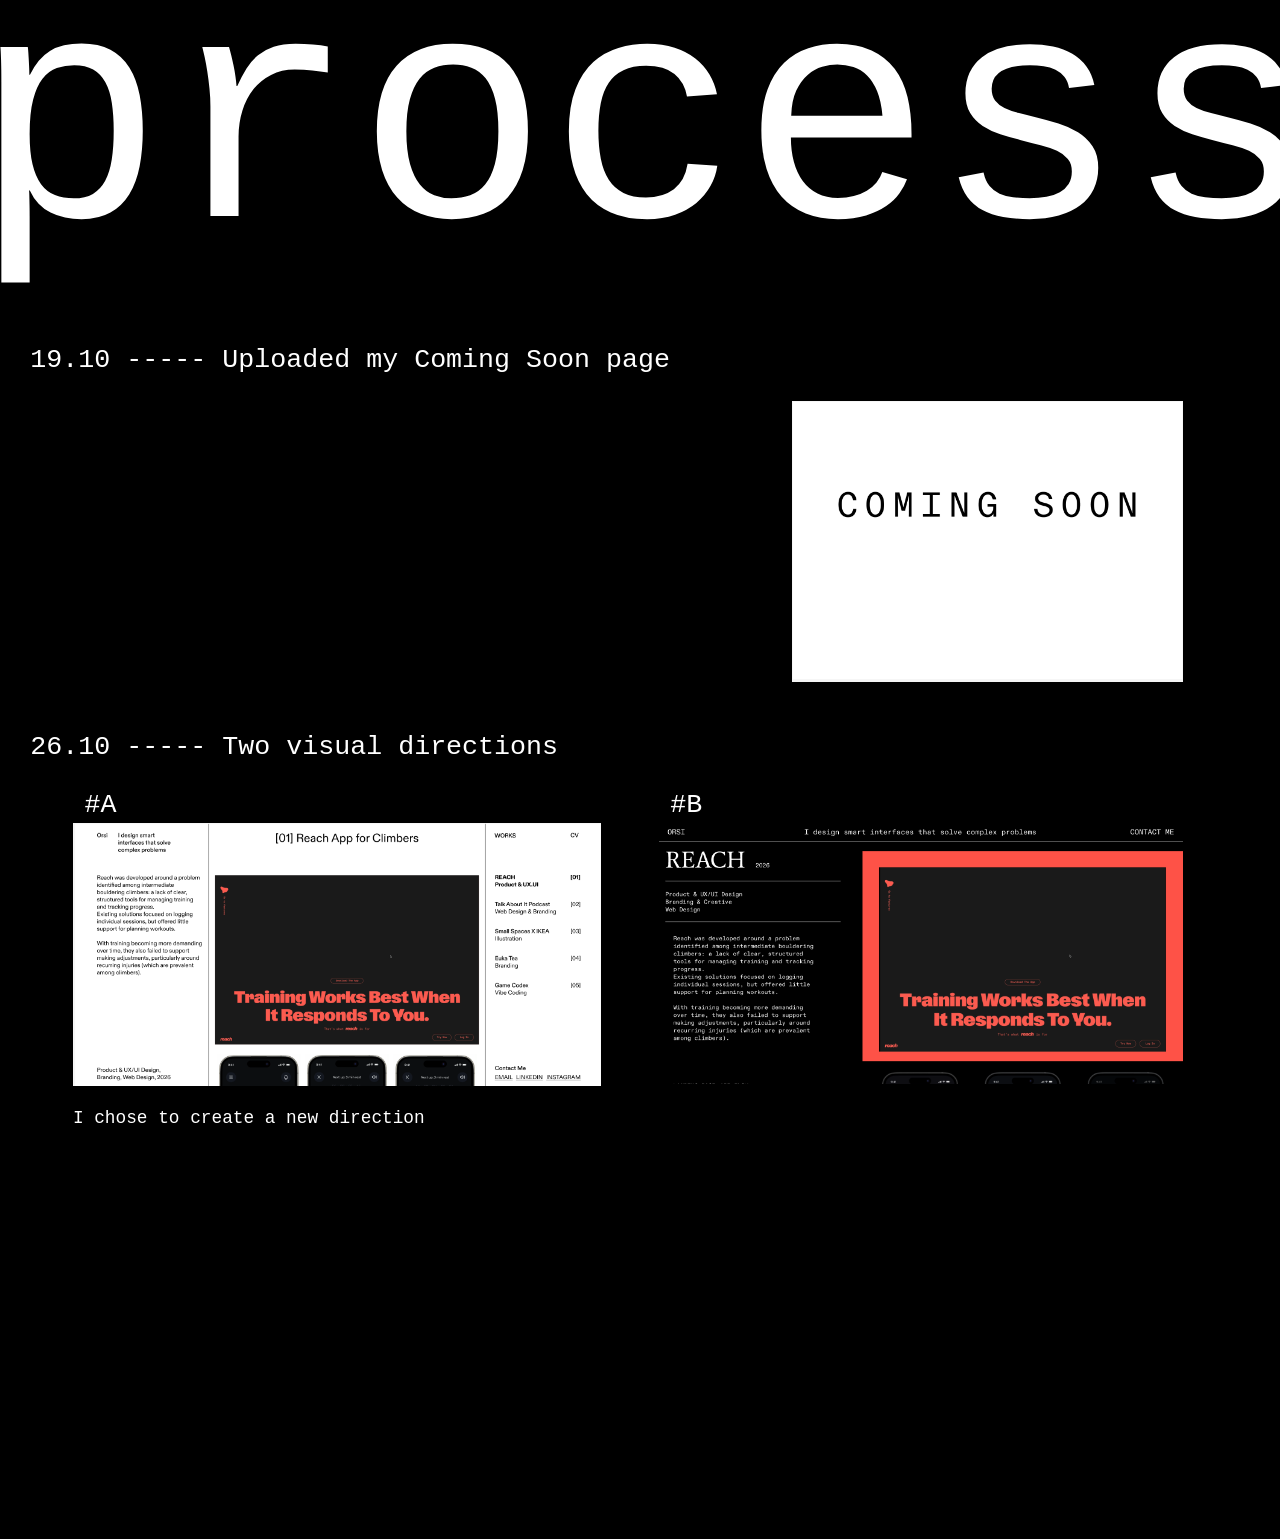
==== process/index.html @ afe2eba9 "Move pages to /coming-soon and /process, add empty home page Co-Authored-By: Claude Opus 5.5 <norepl" ====
<!DOCTYPE html>
<html lang="en">
<head>
  <meta charset="UTF-8">
  <!-- מתאים את העמוד לרוחב המסך בטלפון ובטאבלט -->
  <meta name="viewport" content="width=device-width, initial-scale=1.0">
  <title>Process</title>
  <!-- הדף נמצא בתיקייה, אז ../ עולה לתיקייה הראשית -->
  <link rel="stylesheet" href="../styles.css">
</head>
<body class="page-dark">

  <!-- עמוד "process": יומן של שלבי העבודה על האתר -->
  <main class="process-page">

    <!-- כותרת ענקית בראש העמוד -->
    <h1 class="process-title">process</h1>

    <!-- עדכון 1: עמוד ה-Coming Soon -->
    <section class="update">
      <h2 class="update-title">19.10 ----- Uploaded my Coming Soon page</h2>
      <img class="coming-soon-image" src="../images/coming-soon-page.png" alt="The Coming Soon page: the words COMING SOON on a white background">
    </section>

    <!-- עדכון 2: שני כיווני עיצוב, #A ו-#B -->
    <section class="update">
      <h2 class="update-title update-title-second">26.10 ----- Two visual directions</h2>

      <div class="directions">
        <!-- כיוון A: רקע לבן -->
        <figure class="direction">
          <figcaption class="direction-label">#A</figcaption>
          <div class="direction-image-frame direction-image-frame-a">
            <img class="direction-image direction-image-a" src="../images/visual-directions.png" alt="Direction A: a white layout with a project list on the right">
          </div>
        </figure>

        <!-- כיוון B: רקע שחור עם מסגרת אדומה -->
        <figure class="direction">
          <figcaption class="direction-label">#B</figcaption>
          <div class="direction-image-frame direction-image-frame-b">
            <img class="direction-image direction-image-b" src="../images/visual-directions.png" alt="Direction B: a dark layout with a red frame around the project">
          </div>
        </figure>
      </div>

      <p class="update-note">I chose to create a new direction</p>
    </section>

  </main>

</body>
</html>
---- styles.css ----
/* ==========================================
   משתנים: הצבעים, הפונטים והריווחים מהפיגמה
   ========================================== */
:root {
  /* צבעים */
  --color-black: #000000;
  --color-white: #FFFFFF;

  /* פונטים */
  /* אם קבצי הפונט לא נמצאים בפרויקט, הדפדפן יציג פונט מונו אחר */
  --font-main: "ABC Diatype Mono", monospace;
  --font-weight-regular: 400;

  /* יחידת מידה: פיקסל אחד בפיגמה.
     הפריים ברוחב 1440px, אז במסך צר יותר הכול קטן באותו יחס */
  --page-width: 1440px;
  --unit: min(1px, calc(100vw / 1440));

  /* גדלי טקסט */
  --text-huge: calc(360 * var(--unit));   /* "process" */
  --text-title: calc(128 * var(--unit));  /* "COMING SOON" */
  --text-large: calc(30 * var(--unit));   /* כותרות העדכונים ו-#A/#B */
  --text-small: calc(20 * var(--unit));   /* "My Process" והמשפט בסוף עמוד ה-process */
  --letter-spacing-wide: 0.21em;          /* 21% בפיגמה, בעמוד ה-Coming Soon */

  /* ריווחים (המרחקים מהפריים בפיגמה) */
  --space-page-side: calc(34 * var(--unit));        /* מרווח הכותרות מצד שמאל */
  --space-content-side: calc(82 * var(--unit));     /* מרווח התמונות של #A/#B מצד שמאל */
  --space-label-side: calc(13 * var(--unit));       /* הזחה של #A/#B מעל התמונה */
  --space-xs: calc(22 * var(--unit));
  --space-s: calc(25 * var(--unit));
  --space-m: calc(54 * var(--unit));
  --space-directions-gap: calc(65 * var(--unit));   /* רווח בין #A ל-#B */
  --space-page-bottom: calc(370 * var(--unit));
  --space-title-top: calc(300 * var(--unit));       /* "COMING SOON" מתחילה 300px מלמעלה */
  --space-title-side: calc(163 * var(--unit));      /* ו-163px משמאל */
  --space-link-indent: calc(20 * var(--unit));      /* "My Process" מוזז 20px ימינה מהכותרת */

  /* מיקום וגודל התמונות */
  --coming-soon-image-left: calc(891 * var(--unit));
  --coming-soon-image-width: calc(440 * var(--unit));
  --direction-a-width: calc(594 * var(--unit));
  --direction-b-width: calc(590 * var(--unit));
}

/* ==========================================
   בסיס
   ========================================== */
* {
  margin: 0;
  padding: 0;
  box-sizing: border-box;
}

body {
  font-family: var(--font-main);
  font-weight: var(--font-weight-regular);
}

/* עמוד בהיר: רקע לבן וטקסט שחור (Coming Soon) */
.page-light {
  background-color: var(--color-white);
  color: var(--color-black);
}

/* עמוד כהה: רקע שחור וטקסט לבן (process) */
.page-dark {
  background-color: var(--color-black);
  color: var(--color-white);
}

img {
  display: block;
}

/* ==========================================
   עמוד "Coming Soon" (index.html)
   ========================================== */

/* המסך כולו, ברוחב הפריים ובמרכז */
.coming-soon {
  max-width: var(--page-width);
  min-height: 100vh;
  margin: 0 auto;
  padding-top: var(--space-title-top);
  padding-left: var(--space-title-side);
}

/* הכותרת הגדולה */
.coming-soon-title {
  font-size: var(--text-title);
  font-weight: var(--font-weight-regular);
  letter-spacing: var(--letter-spacing-wide);
  line-height: 1.328;  /* כמו בפיגמה: 170px גובה ל-128px טקסט */
  white-space: nowrap;  /* תמיד בשורה אחת */
}

/* הקישור לעמוד ה-process, עם קו תחתון */
.coming-soon-link {
  display: inline-block;
  margin-left: var(--space-link-indent);
  font-size: var(--text-small);
  letter-spacing: var(--letter-spacing-wide);
  color: inherit;  /* אותו צבע כמו הטקסט, ולא כחול */
  text-decoration: underline;
}

/* ==========================================
   עמוד "process" (process.html)
   ========================================== */

/* העמוד כולו: ברוחב הפריים, במרכז המסך */
.process-page {
  max-width: var(--page-width);
  margin: 0 auto;
  padding-bottom: var(--space-page-bottom);
  overflow-x: clip;  /* "process" רחבה מהמסך, אז חותכים את מה שבולט */
}

/* הכותרת הענקית: בפיגמה היא יוצאת קצת מלמעלה ומשמאל */
.process-title {
  font-size: var(--text-huge);
  font-weight: var(--font-weight-regular);
  line-height: 1.325;  /* כמו בפיגמה: 477px גובה ל-360px טקסט */
  white-space: nowrap;
  margin-top: calc(-91 * var(--unit));
  margin-left: calc(-31 * var(--unit));
}

/* כותרת של עדכון, למשל "19.10 ----- ..." */
.update-title {
  font-size: var(--text-large);
  font-weight: var(--font-weight-regular);
  line-height: 1.333;
  margin-left: var(--space-page-side);
}

/* הכותרת של העדכון השני רחוקה יותר מהתמונה שמעליה */
.update-title-second {
  margin-top: var(--space-m);
}

/* צילום המסך של עמוד ה-Coming Soon, בצד ימין */
.coming-soon-image {
  width: var(--coming-soon-image-width);
  aspect-ratio: 440 / 316;
  object-fit: cover;
  margin-top: var(--space-s);
  margin-left: var(--coming-soon-image-left);
}

/* שני הכיוונים זה לצד זה */
.directions {
  display: grid;
  grid-template-columns: var(--direction-a-width) var(--direction-b-width);
  column-gap: var(--space-directions-gap);
  align-items: start;
  margin-top: var(--space-s);
  padding-left: var(--space-content-side);
}

/* התווית #A או #B */
.direction-label {
  font-size: var(--text-large);
  line-height: 1.333;
  padding-left: var(--space-label-side);
}

/* "חלון" שמראה רק חלק מהתמונה, כמו החיתוך בפיגמה */
.direction-image-frame {
  position: relative;
  overflow: hidden;
}

.direction-image-frame-a {
  aspect-ratio: 594 / 296;
}

.direction-image-frame-b {
  aspect-ratio: 590 / 294;
}

/* אותה תמונה בשני החלונות, כל פעם חלק אחר שלה */
.direction-image {
  position: absolute;
  max-width: none;
}

.direction-image-a {
  width: 208.65%;
  height: 263.44%;
  left: 0;
  top: -0.12%;
}

.direction-image-b {
  width: 210.1%;
  height: 265.23%;
  left: -110.1%;
  top: -0.8%;
}

/* המשפט הקטן בסוף */
.update-note {
  font-size: var(--text-small);
  line-height: 1.35;
  margin-top: var(--space-xs);
  margin-left: var(--space-content-side);
}

/* ==========================================
   טלפון: עד שיהיה עיצוב לנייד בפיגמה,
   הטקסט לא קטן מדי והתמונות אחת מתחת לשנייה
   ========================================== */
@media (max-width: 767px) {
  :root {
    --text-title: 9vw;  /* "COMING SOON" ממלאת את רוחב המסך */
    --space-title-side: 16px;
    --space-link-indent: 0px;
    --text-large: 18px;
    --text-small: 14px;
    --space-page-side: 16px;
    --space-content-side: 16px;
    --space-s: 16px;
    --space-m: 40px;
  }

  .coming-soon-image {
    width: calc(100% - 2 * var(--space-page-side));
    margin-left: var(--space-page-side);
  }

  .directions {
    grid-template-columns: 1fr;
    row-gap: var(--space-s);
    padding-right: var(--space-content-side);
  }
}
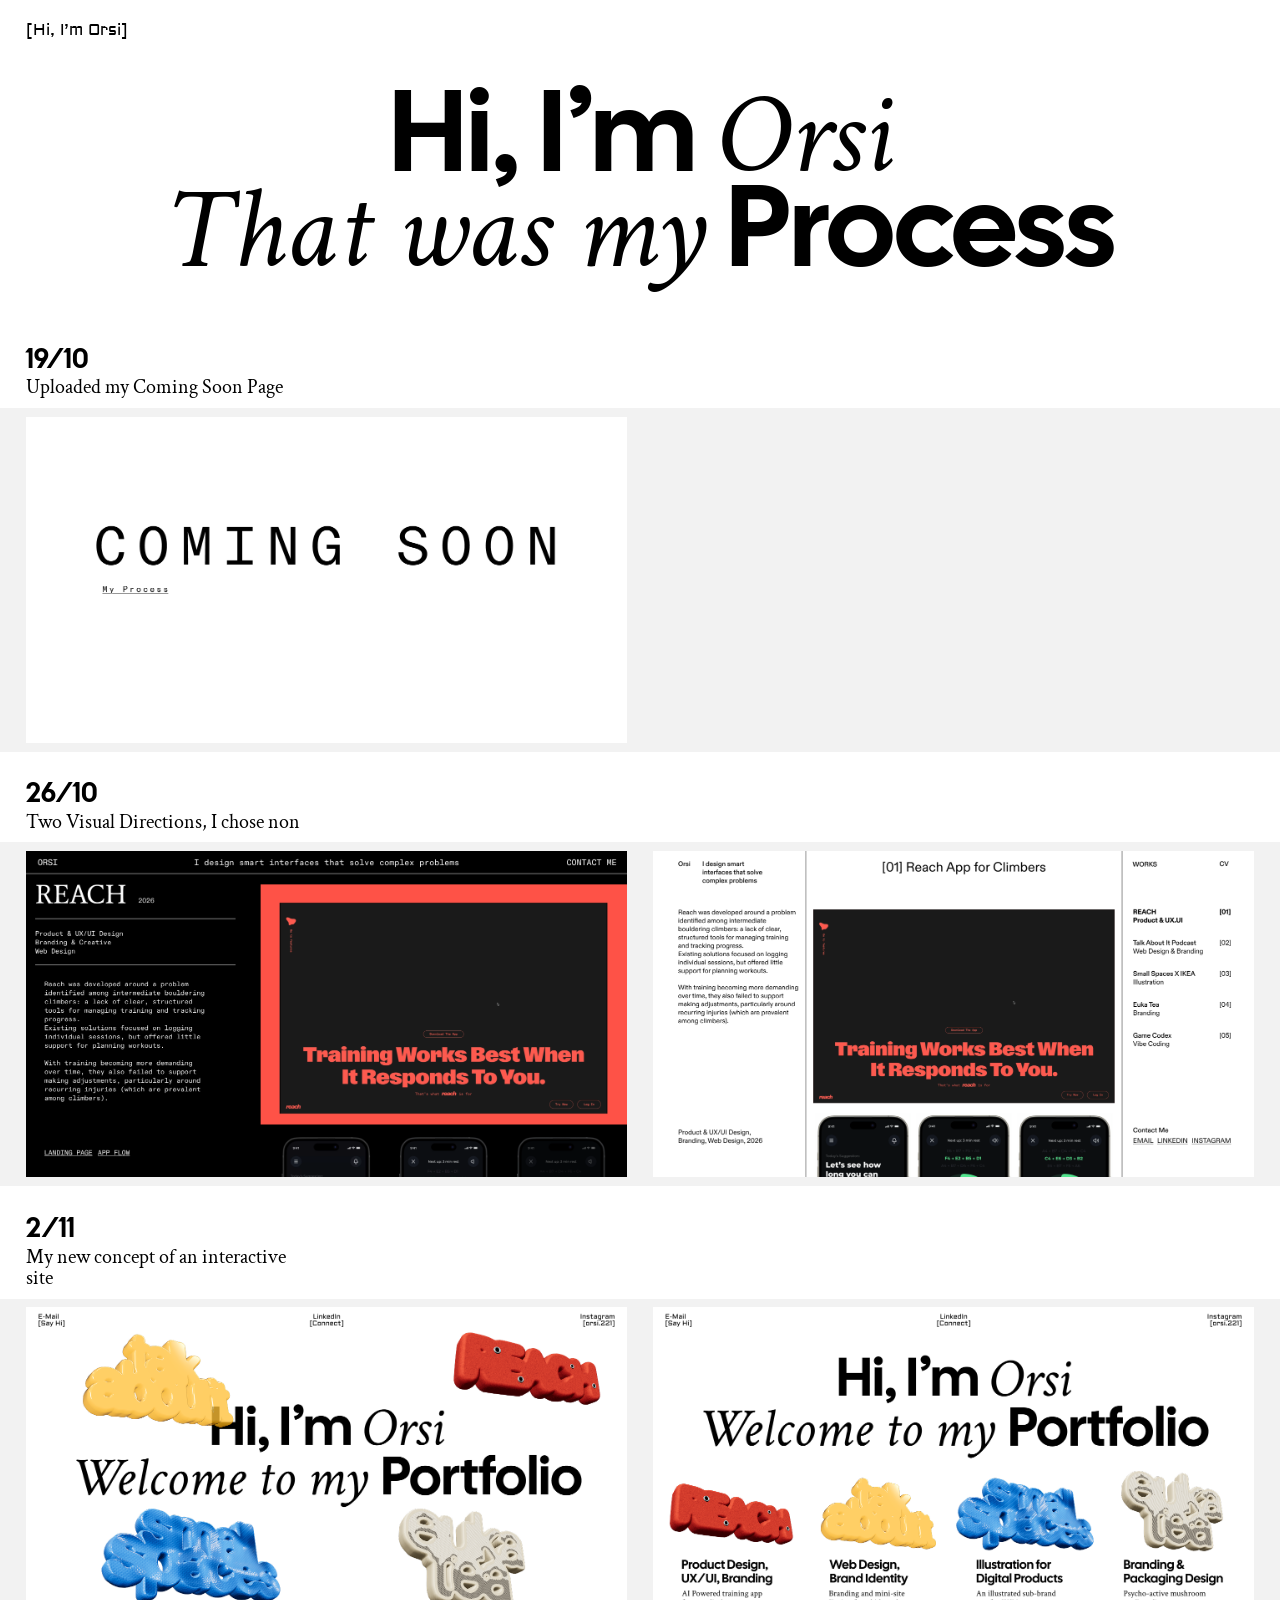
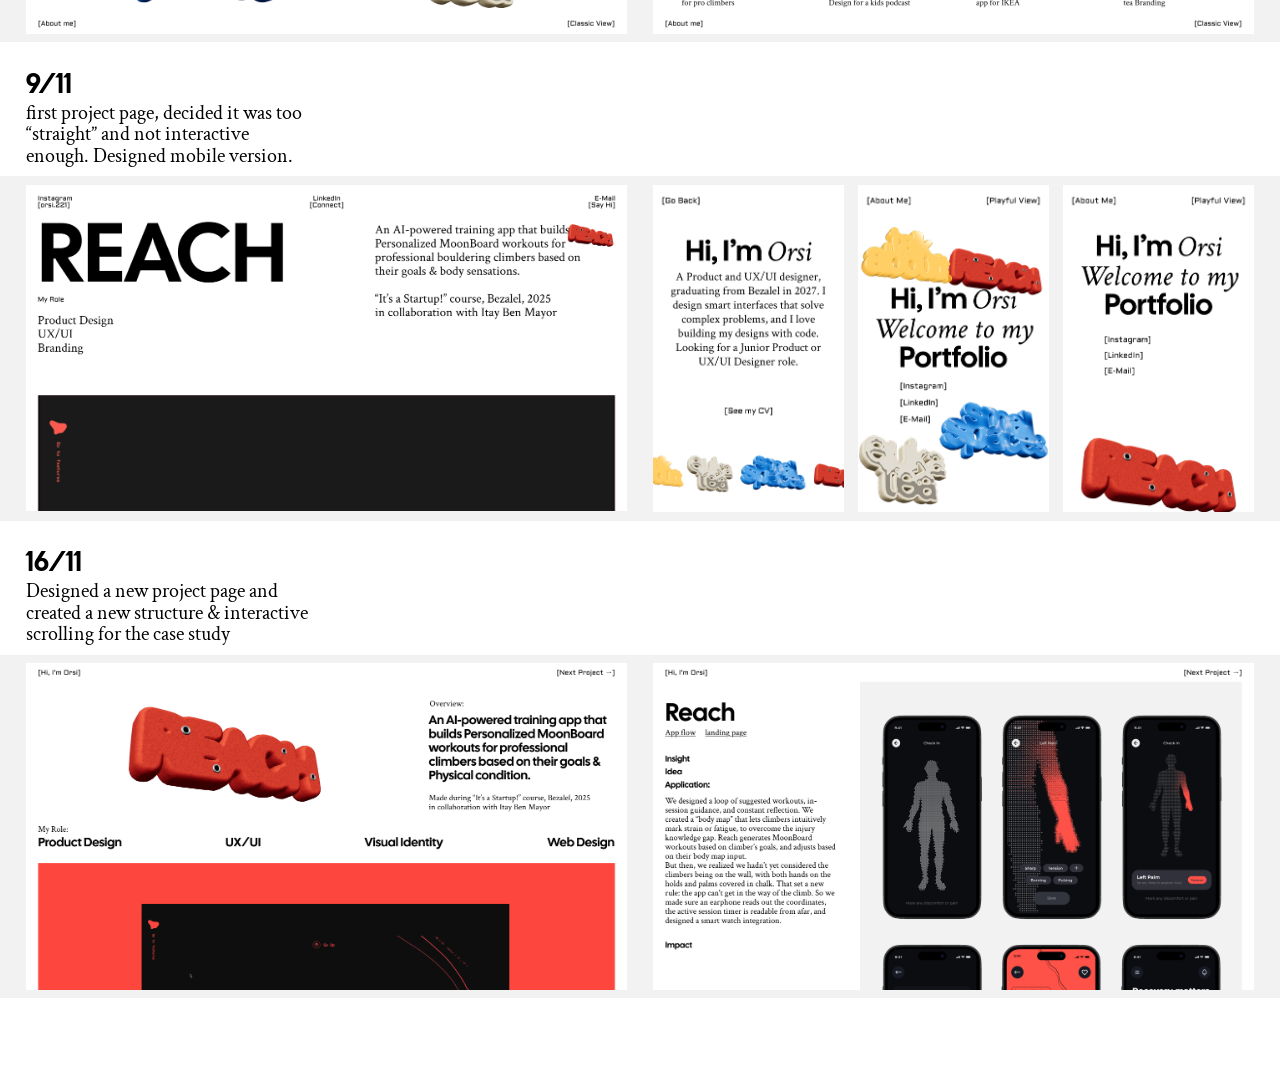
==== commit 5681e03a: "New Process page from Figma: dated steps with screenshots on full-width gray panels, reached by URL " ====
--- a/process/index.html
+++ b/process/index.html
@@ -4,50 +4,90 @@
   <meta charset="UTF-8">
   <!-- מתאים את העמוד לרוחב המסך בטלפון ובטאבלט -->
   <meta name="viewport" content="width=device-width, initial-scale=1.0">
-  <title>Process</title>
+  <title>Process – Or Sinalevich</title>
+  <!-- עמוד שמגיעים אליו רק מהכתובת (/process): אין אליו קישור באתר, ומנועי חיפוש לא מציגים אותו -->
+  <meta name="robots" content="noindex">
+
+  <!-- הפונטים מהפיגמה, מ-Google Fonts -->
+  <link rel="preconnect" href="https://fonts.googleapis.com">
+  <link rel="preconnect" href="https://fonts.gstatic.com" crossorigin>
+  <link rel="stylesheet" href="https://fonts.googleapis.com/css2?family=Aldrich&family=Cal+Sans&family=Crimson+Text:ital@0;1&display=swap">
+
   <!-- הדף נמצא בתיקייה, אז ../ עולה לתיקייה הראשית -->
   <link rel="stylesheet" href="../styles.css">
 </head>
-<body class="page-dark">
+<body class="page-light">
 
-  <!-- עמוד "process": יומן של שלבי העבודה על האתר -->
-  <main class="process-page">
+  <!-- ==========================================
+       עמוד ה-process: שלבי העבודה על האתר, לפי תאריכים (חלק מההגשה).
+       לכל שלב: תאריך, משפט, ומתחתיו צילומי מסך על רקע אפור
+       ========================================== -->
+  <main class="process">
 
-    <!-- כותרת ענקית בראש העמוד -->
-    <h1 class="process-title">process</h1>
+    <!-- חזרה לעמוד הבית -->
+    <a class="hero-link process-back" href="../">[Hi, I’m Orsi]</a>
 
-    <!-- עדכון 1: עמוד ה-Coming Soon -->
-    <section class="update">
-      <h2 class="update-title">19.10 ----- Uploaded my Coming Soon page</h2>
-      <img class="coming-soon-image" src="../images/coming-soon-page.png" alt="The Coming Soon page: the words COMING SOON on a white background">
-    </section>
+    <!-- הכותרת: כמו בעמוד הבית -->
+    <h1 class="process-title">
+      <span class="process-title-line">Hi, I’m <em class="process-title-italic">Orsi</em></span>
+      <span class="process-title-line"><em class="process-title-italic">That was my</em> Process</span>
+    </h1>
 
-    <!-- עדכון 2: שני כיווני עיצוב, #A ו-#B -->
-    <section class="update">
-      <h2 class="update-title update-title-second">26.10 ----- Two visual directions</h2>
+    <ol class="process-steps">
 
-      <div class="directions">
-        <!-- כיוון A: רקע לבן -->
-        <figure class="direction">
-          <figcaption class="direction-label">#A</figcaption>
-          <div class="direction-image-frame direction-image-frame-a">
-            <img class="direction-image direction-image-a" src="../images/visual-directions.png" alt="Direction A: a white layout with a project list on the right">
+      <li class="process-step">
+        <h2 class="process-date">19/10</h2>
+        <p class="process-note">Uploaded my Coming Soon Page</p>
+        <div class="process-panel">
+          <img class="process-image" src="media/coming-soon.png" alt="The Coming Soon page">
+        </div>
+      </li>
+
+      <li class="process-step">
+        <h2 class="process-date">26/10</h2>
+        <p class="process-note">Two Visual Directions, I chose non</p>
+        <div class="process-panel">
+          <img class="process-image" src="media/direction-b.png" alt="Visual direction B: a dark layout with the REACH project" loading="lazy">
+          <img class="process-image" src="media/direction-a.png" alt="Visual direction A: a light layout with the REACH project" loading="lazy">
+        </div>
+      </li>
+
+      <li class="process-step">
+        <h2 class="process-date">2/11</h2>
+        <p class="process-note">My new concept of an interactive site</p>
+        <div class="process-panel">
+          <img class="process-image" src="media/concept-playful.png" alt="The new home page, with 3D objects around the title" loading="lazy">
+          <img class="process-image" src="media/concept-index.png" alt="The new home page in Classic View, the projects in a row" loading="lazy">
+        </div>
+      </li>
+
+      <li class="process-step">
+        <h2 class="process-date">9/11</h2>
+        <p class="process-note">first project page, decided it was too “straight” and not interactive enough. Designed mobile version.</p>
+        <div class="process-panel">
+          <img class="process-image" src="media/first-project-page.png" alt="The first REACH project page" loading="lazy">
+          <!-- שלושה מסכי טלפון של עמוד הבית: About, התצוגה המשחקית, Classic View -->
+          <div class="process-phones">
+            <img class="process-image" src="media/mobile-about.png" alt="The home page on the phone: About me" loading="lazy">
+            <img class="process-image" src="media/mobile-playful.png" alt="The home page on the phone: the playful view" loading="lazy">
+            <img class="process-image" src="media/mobile-classic.png" alt="The home page on the phone: Classic View" loading="lazy">
           </div>
-        </figure>
+        </div>
+      </li>
 
-        <!-- כיוון B: רקע שחור עם מסגרת אדומה -->
-        <figure class="direction">
-          <figcaption class="direction-label">#B</figcaption>
-          <div class="direction-image-frame direction-image-frame-b">
-            <img class="direction-image direction-image-b" src="../images/visual-directions.png" alt="Direction B: a dark layout with a red frame around the project">
-          </div>
-        </figure>
-      </div>
+      <li class="process-step">
+        <h2 class="process-date">16/11</h2>
+        <p class="process-note">Designed a new project page and created a new structure &amp; interactive scrolling for the case study</p>
+        <div class="process-panel">
+          <img class="process-image" src="media/new-project-header.png" alt="The new REACH project page: the header" loading="lazy">
+          <img class="process-image" src="media/new-project-application.png" alt="The new REACH project page: the case study with scrolling images" loading="lazy">
+        </div>
+      </li>
 
-      <p class="update-note">I chose to create a new direction</p>
-    </section>
+    </ol>
+  </main>
 
-  </main>
+  <script src="../hover-line.js"></script>
 
 </body>
 </html>
--- a/styles.css
+++ b/styles.css
@@ -1,6 +1,19 @@
 /* ==========================================
    משתנים: הצבעים, הפונטים והריווחים מהפיגמה
    ========================================== */
+/* פונטים מקומיים (fonts/): רק לטקסט מעל סרטון המטפס בעמוד REACH */
+@font-face {
+  font-family: "ABC Gravity";
+  src: url("fonts/ABCGravity-Normal-Trial.otf") format("opentype");
+  font-display: swap;
+}
+
+@font-face {
+  font-family: "Reckless Standard S";
+  src: url("fonts/RecklessStandardS-TRIAL-Regular.ttf") format("truetype");
+  font-display: swap;
+}
+
 :root {
   /* צבעים */
   --color-black: #000000;
@@ -10,6 +23,196 @@
   /* אם קבצי הפונט לא נמצאים בפרויקט, הדפדפן יציג פונט מונו אחר */
   --font-main: "ABC Diatype Mono", monospace;
   --font-weight-regular: 400;
+  --font-hero-ui: "Aldrich", sans-serif;            /* הקישורים בהירו */
+  --font-hero-display: "Cal Sans", sans-serif;      /* "Hi, I’m" ותחומי העיסוק */
+  --font-hero-name: "Crimson Text", serif;          /* "Orsi", באיטליק */
+
+  /* ההירו: מידת קנה מידה. פיקסל אחד בפריים של פיגמה (1440×781 במחשב),
+     קטן או גדל לפי המסך כך שכל הפריים תמיד נכנס */
+  --hero-scale: min(calc(100vw / 1440), calc(100svh / 781));
+  /* במסך גבוה יותר מהפריים: הגובה שנשאר מעבר לפריים. ב-Classic View הוא מתחלק שווה בין שלושת המרווחים
+     (מעל הכותרת, בין הכותרת לפרויקטים, ומתחת לפרויקטים), ולכן הכותרת עולה שישית ממנו והפרויקטים יורדים שישית */
+  --hero-extra: calc(100svh - 781 * var(--hero-scale));
+  --hero-link-size: 16px;                           /* UI בפיגמה */
+  --phone-button-size: 18px;                        /* כל הכפתורים בטלפון (ההירו, עמוד פרויקט, 404) */
+  --hero-edge: 29px;                                /* מרחק הקישורים משולי המסך */
+  --hero-link-top: 22px;                            /* במחשב: About me ו-Classic View למעלה, 22 מלמעלה */
+  --hero-link-bottom: 16px;                         /* במחשב: יצירת הקשר למטה, 16 מלמטה */
+  /* גודל מינימלי לטקסט שקטן יחד עם המסך, כדי שיישאר קריא (במסך מלא לא משנה כלום) */
+  --hero-text-min: 16px;                            /* טקסט לקריאה: תיאורים, About */
+  --hero-heading-min: 18px;                         /* התחומים ב-Classic View */
+  /* סגנונות הטקסט בהירו (Text Styles בפיגמה). הגדלים בפיקסלים של הפריים, ו-hero-scale מקטין אותם לפי המסך.
+     בטלפון חלק מהם מוגדרים מחדש (בסוף הקובץ) */
+  --type-display: 130;                      /* הכותרת "Hi, I’m Orsi" */
+  --type-display-leading: calc(100 * var(--hero-scale));  /* גובה השורה גדל וקטן יחד עם הכותרת, כדי שהשורות לא יעלו זו על זו */
+  --type-lead: 40;                          /* הטקסט ב-About me */
+  --type-lead-leading: 1.1;
+  --type-heading: 30;                       /* התחומים ב-Classic View */
+  --type-heading-leading: 1.1;
+  --type-body: 22;                          /* המשפט על כל פרויקט */
+  --type-body-leading: 1.1;
+  --classic-column: 323;                    /* Classic View: רוחב הטור של כל פרויקט (הטקסט ממורכז בו) */
+  /* בטלפון: כמה אזור הלחיצה של כפתור גדול מהטקסט שלו, לכל כיוון (כדי להגיע ל-44px) */
+  --hero-tap-extra: 13px;
+  --hero-contact-gap: 16px;                         /* בטלפון: הרווח בין Instagram, LinkedIn ו-E-Mail */
+  /* עמוד פרויקט חדש במחשב (study): הגדלים מהפיגמה, בפיקסלים קבועים */
+  --study-ui-size: 16px;                    /* הקישורים בפס העליון (UI) */
+  --study-bar-height: 45px;                 /* הפס העליון הלבן */
+  --study-bar-text-top: 16px;               /* הקישורים בפס: 16 מלמעלה */
+  --study-margin: 29px;                     /* השוליים בצדדים */
+  --study-heading-size: 30px;               /* Desktop Heading */
+  --study-body-size: 20px;                  /* Desktop Body */
+  --study-leading: 1.1;                     /* גובה השורה של שניהם */
+  --study-display-size: 60px;               /* "Reach" בקייס סטאדי (קטן מהפיגמה, כדי שהטקסט ייכנס למסך) */
+  --study-display-leading: 60px;
+  --study-header-top: 41px;                 /* מהפס עד "Overview:" */
+  --study-top-height: 300px;                /* מ-"Overview:" עד "My Role:" */
+  --study-object-top: 14px;                 /* האובייקט מתחיל קצת מתחת ל-"Overview:" */
+  --study-object-width: 470px;
+  --study-object-ratio: 470 / 236;          /* הפרופורציות של האובייקט (רוחב / גובה) */
+  --study-object-shift: 42px;               /* האובייקט קצת שמאלה ממרכז החלק שלו */
+  --study-overview-width: 446px;            /* הטור של הסקירה מימין */
+  --study-overview-gap: 11px;               /* מ-"Overview:" עד הטקסט */
+  --study-role-gap: 3px;                    /* מ-"My Role:" עד התפקידים */
+  --study-paragraph-gap: 27px;              /* בין הסקירה לשורת הקורס */
+  --study-cover-gap: 34px;                  /* מהתפקידים עד התמונה */
+  --study-cover-color: #FD463E;             /* הרקע האדום מאחורי הסרטון בהדר (בעמודים האחרים: צבע אחר) */
+  /* הקייס סטאדי */
+  --study-text-column: 410px;               /* רוחב טור הטקסט משמאל */
+  --study-columns-gap: 57px;                /* בין הטקסט לדימויים */
+  --study-media-gap: 20px;                  /* בין הדימויים */
+  --study-title-top: 42px;                  /* מתחת לפס העליון עד "Reach" */
+  --study-links-gap: 8px;                   /* מ-"Reach" עד הקישורים */
+  --study-link-spacing: 22px;               /* בין App flow ל-landing page */
+  --study-chapters-top: 40px;               /* מהקישורים עד הכותרת הראשונה */
+  --study-chapter-gap: 9px;                /* בין כותרות החלקים */
+  --study-chapter-text-top: 17px;           /* מהכותרת עד הטקסט שלה */
+  --study-chapter-text-bottom: 27px;        /* מהטקסט עד הכותרת הבאה (36 פחות הרווח שבין כותרות) */
+  --study-chapter-time: 0.5s;               /* כמה זמן לוקח לטקסט להתחלף */
+  --study-chapter-shift: 24px;              /* כמה הטקסט זז למעלה / למטה כשהוא מתחלף */
+  --study-panel: #F2F2F2;                   /* הרקע האפור מאחורי המסכים */
+  --study-panel-video: #EFEFEF;             /* הרקע מאחורי סרטון הטיימר */
+  --study-impact-dark: rgba(0, 0, 0, 0.27);       /* שכבה כהה מעל סרטון המטפס */
+  --study-impact-tint: rgba(254, 81, 71, 0.21);   /* שכבה אדומה מעל סרטון המטפס */
+  --study-impact-red: #FE5147;              /* הטקסט האדום מעל הסרטון */
+  --study-impact-leading: 1.07;
+  --font-impact-title: "ABC Gravity", sans-serif;
+  --font-impact-text: "Reckless Standard S", serif;
+  /* הפוטר: הפרויקטים האחרים */
+  --study-footer-height: 496px;             /* גובה הפוטר (הפריים בפיגמה) */
+  /* עמוד Let’s Talk About It במחשב: מה ששונה מ-REACH */
+  --talk-yellow: #F4C848;                   /* הרקע הצהוב מאחורי הסרטון בהדר */
+  --talk-panel: #E7E5E1;                    /* הרקע האפור מאחורי המסכים */
+  --talk-object-width: 475px;               /* האובייקט בהדר */
+  --talk-object-ratio: 475 / 297;
+  --talk-object-top: -28px;                 /* האובייקט מתחיל 28 פיקסלים מעל "Overview:" */
+  --talk-object-shift: 83px;                /* האובייקט שמאלה ממרכז החלק שלו */
+  /* עמוד Let’s Talk About It בטלפון: מה ששונה מ-REACH */
+  --talk-case-object-width: 262;            /* האובייקט בהדר, בפיקסלים */
+  --talk-case-object-height: 164;
+  --talk-case-object-top: 8px;              /* מהפס עד האובייקט */
+  --talk-case-role-top: 22px;               /* מהאובייקט עד "My Role:" */
+  --talk-case-cover-top: 25px;              /* מהתפקידים עד הסרטון */
+  --talk-drawing-radius: 23px;              /* הפינות המעוגלות של סרטון הציור הראשון ב-Application (במחשב ובטלפון) */
+  --talk-drawing-zoom: 1.0645;              /* הסרטון מוגדל כדי שלא יראו את השוליים של ההקלטה (החיתוך בפיגמה) */
+  /* עמוד Small Spaces במחשב: מה ששונה מ-REACH */
+  --small-blue: #1377FC;                    /* הרקע הכחול מאחורי אתר הנחיתה בהדר */
+  --small-object-width: 509px;              /* האובייקט בהדר */
+  --small-object-ratio: 509 / 272;
+  --small-object-top: -15px;                /* האובייקט מתחיל 15 פיקסלים מעל "Overview:" */
+  --small-object-shift: 83px;               /* האובייקט שמאלה ממרכז החלק שלו */
+  /* עמוד Small Spaces בטלפון: מה ששונה מ-REACH */
+  --small-case-object-width: 290;           /* האובייקט בהדר, בפיקסלים */
+  --small-case-object-height: 155;
+  --small-case-object-top: 17px;            /* מהפס עד האובייקט */
+  --small-case-role-top: 22px;              /* מהאובייקט עד "My Role:" */
+  --small-case-cover-top: 25px;             /* מהתפקידים עד אתר הנחיתה */
+  /* עמוד Euka Tea במחשב: מה ששונה מ-REACH */
+  --euka-object-width: 384px;               /* האובייקט בהדר */
+  --euka-object-ratio: 384 / 304;
+  --euka-object-top: -15px;                 /* האובייקט מתחיל 15 פיקסלים מעל "Overview:" */
+  --euka-object-shift: 102px;               /* האובייקט שמאלה ממרכז החלק שלו */
+  --euka-about-top: 42px;                   /* מ-"Euka Tea" עד "About:" (אין קישורים ביניהם) */
+  /* עמוד Euka Tea בטלפון: מה ששונה מ-REACH */
+  --euka-case-object-width: 234;            /* האובייקט בהדר, בפיקסלים */
+  --euka-case-object-height: 185;
+  --euka-case-object-top: 5px;              /* מהפס עד האובייקט */
+  --euka-case-role-top: 4px;                /* מהאובייקט עד "My Role:" */
+  --euka-case-cover-top: 25px;              /* מהתפקידים עד התמונה */
+  --euka-case-credits-width: 335px;         /* שורת הקורס: קצת צרה יותר, כדי שתישבר כמו בפיגמה */
+  --euka-case-footer-objects: 91px;         /* גובה השורה של האובייקטים בפוטר (האובייקט הגבוה: talk about it) */
+  --study-footer-width: 1128px;             /* רוחב שלושת הפרויקטים יחד */
+  --study-footer-shift: 10px;               /* הקבוצה 5 פיקסלים שמאלה מהמרכז, כמו בפיגמה */
+  --study-footer-text-top: 263px;           /* מלמעלה עד הכותרות */
+  --study-contact-top: 448px;               /* מלמעלה עד יצירת הקשר בתחתית הפוטר */
+  /* עמוד 404: פריים של 1440×781 במחשב ו-393×670 בטלפון, שגדל וקטן לפי המסך */
+  --not-found-scale: min(calc(100vw / 1440), calc(100svh / 781));
+  --not-found-size: 600;                    /* "404" */
+  --not-found-leading: 100;
+  --not-found-x: -27.5;                     /* "404" קצת שמאלה מהמרכז */
+  --not-found-y: -64.5;                     /* השורה של "404" ביחס לאמצע הגובה */
+  --not-found-subtitle-size: 36;            /* "This page Was Not Found" */
+  --not-found-subtitle-leading: 100px;
+  --not-found-subtitle-width: max-content;  /* במחשב בשורה אחת */
+  --not-found-subtitle-x: 0;
+  --not-found-subtitle-y: 165.5;            /* מרכז השורה ביחס לאמצע הגובה */
+  --not-found-home-y: 265.5;                /* [Go Back Home] ביחס לאמצע הגובה */
+  --not-found-home-x: 0;
+  --not-found-home-size: var(--study-ui-size);  /* [Go Back Home] */
+  --study-footer-about-top: 9px;            /* מהכותרת עד המשפט */
+  /* עמוד פרויקט בטלפון (case): פריים ברוחב 393 בפיגמה. הטקסטים בגודל קבוע, הדימויים נמתחים לרוחב המסך */
+  --case-margin: 18px;                      /* השוליים בצדדים */
+  --case-bar-height: 53px;                  /* הפס העליון הלבן */
+  --case-bar-text-top: 25px;                /* הקישורים בפס: 25 מלמעלה */
+  --case-ui-size: var(--phone-button-size); /* הקישורים בפס העליון: כמו כל הכפתורים בטלפון */
+  --case-text-size: 20px;                   /* כל הטקסטים (Text ו-Desktop Body בפיגמה) */
+  --case-footer-text-size: 18px;            /* התחומים מתחת לאובייקטים בפוטר */
+  --case-leading: 1.1;
+  --case-object-top: 25px;                  /* מהפס עד האובייקט */
+  --case-object-width: 254;                 /* האובייקט בהדר, בפיקסלים */
+  --case-object-height: 128;
+  --case-role-top: 41px;                    /* מהאובייקט עד "My Role:" */
+  --case-role-gap: 11px;                    /* מ-"My Role:" עד התפקידים */
+  --case-role-row-gap: 8px;                 /* בין שתי שורות התפקידים */
+  --case-role-column: 179px;                /* הטור השמאלי של התפקידים: הימני מתחיל באמצע המסך */
+  --case-cover-top: 34px;                   /* מהתפקידים עד הסרטון */
+  --case-text-width: 336px;                 /* הטקסט הרץ של כל חלק */
+  --case-title-gap: 13px;                   /* משם החלק ("Insight:") עד המשפט המרכזי */
+  --case-lead-gap: 19px;                    /* מהמשפט המרכזי עד ההסבר */
+  --case-footer-title-gap: 22px;            /* מ-"Check These Out:" עד הפרויקטים בפוטר */
+  --case-credits-gap: 19px;                 /* מהסקירה עד שורת הקורס */
+  --case-links-top: 15px;                   /* משורת הקורס עד הקישורים */
+  --case-link-spacing: 22px;                /* בין App flow ל-landing page */
+  --case-block-gap: 40px;                   /* בין טקסט לדימוי */
+  --case-media-gap: 20px;                   /* בין שני דימויים */
+  --case-footer-gap: 47px;                  /* בין הפרויקטים בפוטר (כמו בפיגמה). כשהקרוסלה זזה, footer-carousel.js מחשב רווח לפי רוחב המסך */
+  --case-footer-text-top: 8px;              /* מהאובייקט עד התחום שלו */
+  --case-bottom: 40px;                      /* מתחת לפרויקטים בפוטר, בסוף העמוד */
+  /* התנועה בגלילה: אותו מעבר כמו בין הטקסטים בקייס סטאדי במחשב (study-chapter) */
+  --case-reveal-time: var(--study-chapter-time);
+  --case-reveal-shift: var(--study-chapter-shift);
+  --project-parts-size: 20px;               /* בעמוד פרויקט: הרשימה "→ Mobile App" */
+  --project-parts-leading: 31px;            /* המרחק בין השורות ברשימה (בפיגמה) */
+  --hero-label-size: 24;                            /* במחשב: הטקסט בסמן (בפריים של 1440) */
+  --hero-label-width: calc(206 / 24 * 1em);         /* במחשב: הרוחב שבו השורות נשברות: כל טקסט בשתי שורות (Packaging Design הארוכה, 203 עם הריפוד) */
+  --hero-label-pad-x: calc(6 / 24 * 1em);           /* במחשב: 6px מהצדדים */
+  --hero-label-pad-y: calc(4 / 24 * 1em);           /* במחשב: 4px למעלה ולמטה */
+  --hero-label-size-mobile: 20px;                   /* בטלפון: הטקסט מעל האובייקט (Text בפיגמה) */
+  --hero-label-leading-mobile: 1.25;                /* בטלפון: 25px בין השורות, כמו בפיגמה */
+  --hero-label-width-mobile: 172px;                 /* בטלפון: הרוחב שבו השורות נשברות: כל טקסט בשתי שורות (השורה הארוכה, Packaging Design, 160 + הריפוד) */
+  --hero-label-pad-x-mobile: 6px;                   /* בטלפון: 6px מהצדדים */
+  --hero-label-pad-y-mobile: 4px;                   /* בטלפון: 4px למעלה ולמטה */
+  /* לוח הכיוונון לתנועה (motion-tuner.js, רק בכתובת עם ?tune) */
+  --tuner-font: system-ui, sans-serif;
+  --tuner-text-size: 12px;
+  --tuner-width: 320px;
+  --tuner-gap: 8px;
+  --tuner-edge: 12px;
+  --tuner-shade: rgba(255, 255, 255, 0.94);
+
+  /* המעבר בין התצוגה המשחקית ל-Classic View (כמו התנועה של האובייקטים ב-hero.js) */
+  --hero-view-time: 1.1s;
+  --hero-view-ease: cubic-bezier(0.65, 0, 0.35, 1);  /* מתחיל ונגמר ברכות */
 
   /* יחידת מידה: פיקסל אחד בפיגמה.
      הפריים ברוחב 1440px, אז במסך צר יותר הכול קטן באותו יחס */
@@ -17,30 +220,33 @@
   --unit: min(1px, calc(100vw / 1440));
 
   /* גדלי טקסט */
-  --text-huge: calc(360 * var(--unit));   /* "process" */
   --text-title: calc(128 * var(--unit));  /* "COMING SOON" */
-  --text-large: calc(30 * var(--unit));   /* כותרות העדכונים ו-#A/#B */
-  --text-small: calc(20 * var(--unit));   /* "My Process" והמשפט בסוף עמוד ה-process */
+  --text-small: calc(20 * var(--unit));   /* "My Process" בעמוד ה-Coming Soon */
   --letter-spacing-wide: 0.21em;          /* 21% בפיגמה, בעמוד ה-Coming Soon */
 
   /* ריווחים (המרחקים מהפריים בפיגמה) */
-  --space-page-side: calc(34 * var(--unit));        /* מרווח הכותרות מצד שמאל */
-  --space-content-side: calc(82 * var(--unit));     /* מרווח התמונות של #A/#B מצד שמאל */
-  --space-label-side: calc(13 * var(--unit));       /* הזחה של #A/#B מעל התמונה */
-  --space-xs: calc(22 * var(--unit));
-  --space-s: calc(25 * var(--unit));
-  --space-m: calc(54 * var(--unit));
-  --space-directions-gap: calc(65 * var(--unit));   /* רווח בין #A ל-#B */
-  --space-page-bottom: calc(370 * var(--unit));
   --space-title-top: calc(300 * var(--unit));       /* "COMING SOON" מתחילה 300px מלמעלה */
   --space-title-side: calc(163 * var(--unit));      /* ו-163px משמאל */
   --space-link-indent: calc(20 * var(--unit));      /* "My Process" מוזז 20px ימינה מהכותרת */
 
-  /* מיקום וגודל התמונות */
-  --coming-soon-image-left: calc(891 * var(--unit));
-  --coming-soon-image-width: calc(440 * var(--unit));
-  --direction-a-width: calc(594 * var(--unit));
-  --direction-b-width: calc(590 * var(--unit));
+  /* עמוד ה-process (פריים של 1440 בפיגמה). הגדלים ב-unit, אז במסך צר יותר הכול קטן באותו יחס */
+  --process-side: calc(29 * var(--unit));            /* השוליים בצדדים */
+  --process-back-top: calc(22 * var(--unit));        /* [Hi, I’m Orsi] למעלה משמאל */
+  --process-title-top: calc(98 * var(--unit));       /* מלמעלה עד הכותרת */
+  --process-title-size: calc(130 * var(--unit));     /* הכותרת, כמו בעמוד הבית */
+  --process-title-leading: calc(100 * var(--unit));
+  --process-steps-top: calc(75 * var(--unit));       /* מהכותרת עד התאריך הראשון (387 בפריים) */
+  --process-text-width: calc(323 * var(--unit));     /* רוחב הטקסט של כל שלב */
+  --process-date-size: calc(30 * var(--unit));       /* התאריך (Desktop Heading) */
+  --process-note-size: calc(22 * var(--unit));       /* המשפט מתחת לתאריך */
+  --process-leading: 1.1;
+  --process-note-gap: calc(5 * var(--unit));         /* מהתאריך עד המשפט */
+  --process-panel-top: calc(10 * var(--unit));       /* מהמשפט עד הרקע האפור */
+  --process-panel-pad: calc(10 * var(--unit));       /* הרקע האפור בולט 10 מעל ומתחת לתמונות */
+  --process-image-gap: calc(29 * var(--unit));       /* בין שתי תמונות */
+  --process-phone-gap: calc(15 * var(--unit));       /* בין מסכי הטלפון */
+  --process-step-gap: calc(30 * var(--unit));        /* מהרקע האפור עד התאריך הבא */
+  --process-bottom: calc(87 * var(--unit));          /* מתחת לשלב האחרון */
 }
 
 /* ==========================================
@@ -63,11 +269,6 @@
   color: var(--color-black);
 }
 
-/* עמוד כהה: רקע שחור וטקסט לבן (process) */
-.page-dark {
-  background-color: var(--color-black);
-  color: var(--color-white);
-}
 
 img {
   display: block;
@@ -106,106 +307,91 @@
 }
 
 /* ==========================================
-   עמוד "process" (process.html)
+   עמוד ה-process (process/index.html): שלבי העבודה לפי תאריכים.
+   מגיעים אליו רק מהכתובת /process (אין אליו קישור באתר)
    ========================================== */
-
-/* העמוד כולו: ברוחב הפריים, במרכז המסך */
-.process-page {
-  max-width: var(--page-width);
-  margin: 0 auto;
-  padding-bottom: var(--space-page-bottom);
-  overflow-x: clip;  /* "process" רחבה מהמסך, אז חותכים את מה שבולט */
-}
-
-/* הכותרת הענקית: בפיגמה היא יוצאת קצת מלמעלה ומשמאל */
+.process {
+  position: relative;
+  padding: var(--process-title-top) var(--process-side) var(--process-bottom);
+}
+
+/* [Hi, I’m Orsi]: חזרה לעמוד הבית, למעלה משמאל */
+.process-back {
+  top: var(--process-back-top);
+  left: var(--process-side);
+  font-family: var(--font-hero-ui);
+  font-size: var(--study-ui-size);
+}
+
+/* הכותרת, כמו בעמוד הבית: "Hi, I’m" ו-"Process" ב-Cal Sans, "Orsi" ו-"That was my" באיטליק */
 .process-title {
-  font-size: var(--text-huge);
+  font-family: var(--font-hero-display);
+  font-size: var(--process-title-size);
   font-weight: var(--font-weight-regular);
-  line-height: 1.325;  /* כמו בפיגמה: 477px גובה ל-360px טקסט */
+  line-height: var(--process-title-leading);
+  text-align: center;
   white-space: nowrap;
-  margin-top: calc(-91 * var(--unit));
-  margin-left: calc(-31 * var(--unit));
-}
-
-/* כותרת של עדכון, למשל "19.10 ----- ..." */
-.update-title {
-  font-size: var(--text-large);
+}
+
+.process-title-line {
+  display: block;
+}
+
+.process-title-italic {
+  font-family: var(--font-hero-name);
+  font-style: italic;
+}
+
+.process-steps {
+  margin-top: var(--process-steps-top);
+  list-style: none;
+}
+
+.process-step + .process-step {
+  margin-top: var(--process-step-gap);
+}
+
+/* התאריך והמשפט */
+.process-date,
+.process-note {
+  width: var(--process-text-width);
   font-weight: var(--font-weight-regular);
-  line-height: 1.333;
-  margin-left: var(--space-page-side);
-}
-
-/* הכותרת של העדכון השני רחוקה יותר מהתמונה שמעליה */
-.update-title-second {
-  margin-top: var(--space-m);
-}
-
-/* צילום המסך של עמוד ה-Coming Soon, בצד ימין */
-.coming-soon-image {
-  width: var(--coming-soon-image-width);
-  aspect-ratio: 440 / 316;
-  object-fit: cover;
-  margin-top: var(--space-s);
-  margin-left: var(--coming-soon-image-left);
-}
-
-/* שני הכיוונים זה לצד זה */
-.directions {
+  line-height: var(--process-leading);
+}
+
+.process-date {
+  font-family: var(--font-hero-display);
+  font-size: var(--process-date-size);
+}
+
+.process-note {
+  margin-top: var(--process-note-gap);
+  font-family: var(--font-hero-name);
+  font-size: var(--process-note-size);
+}
+
+/* הרקע האפור: מקצה לקצה של המסך (יוצא מהשוליים של העמוד), והתמונות בתוכו בשוליים הרגילים,
+   בשני טורים (שלב עם תמונה אחת: רק הטור השמאלי) */
+.process-panel {
   display: grid;
-  grid-template-columns: var(--direction-a-width) var(--direction-b-width);
-  column-gap: var(--space-directions-gap);
-  align-items: start;
-  margin-top: var(--space-s);
-  padding-left: var(--space-content-side);
-}
-
-/* התווית #A או #B */
-.direction-label {
-  font-size: var(--text-large);
-  line-height: 1.333;
-  padding-left: var(--space-label-side);
-}
-
-/* "חלון" שמראה רק חלק מהתמונה, כמו החיתוך בפיגמה */
-.direction-image-frame {
-  position: relative;
-  overflow: hidden;
-}
-
-.direction-image-frame-a {
-  aspect-ratio: 594 / 296;
-}
-
-.direction-image-frame-b {
-  aspect-ratio: 590 / 294;
-}
-
-/* אותה תמונה בשני החלונות, כל פעם חלק אחר שלה */
-.direction-image {
-  position: absolute;
-  max-width: none;
-}
-
-.direction-image-a {
-  width: 208.65%;
-  height: 263.44%;
-  left: 0;
-  top: -0.12%;
-}
-
-.direction-image-b {
-  width: 210.1%;
-  height: 265.23%;
-  left: -110.1%;
-  top: -0.8%;
-}
-
-/* המשפט הקטן בסוף */
-.update-note {
-  font-size: var(--text-small);
-  line-height: 1.35;
-  margin-top: var(--space-xs);
-  margin-left: var(--space-content-side);
+  grid-template-columns: 1fr 1fr;
+  column-gap: var(--process-image-gap);
+  margin: var(--process-panel-top) calc(-1 * var(--process-side)) 0;
+  padding: var(--process-panel-pad) var(--process-side);
+  background: var(--study-panel);
+}
+
+.process-image {
+  display: block;
+  width: 100%;
+  height: auto;
+}
+
+/* שלושה מסכי טלפון בטור הימני */
+.process-phones {
+  display: grid;
+  grid-template-columns: repeat(3, 1fr);
+  column-gap: var(--process-phone-gap);
 }
 
 /* ==========================================
@@ -217,22 +403,1855 @@
     --text-title: 9vw;  /* "COMING SOON" ממלאת את רוחב המסך */
     --space-title-side: 16px;
     --space-link-indent: 0px;
-    --text-large: 18px;
     --text-small: 14px;
-    --space-page-side: 16px;
-    --space-content-side: 16px;
-    --space-s: 16px;
-    --space-m: 40px;
-  }
-
-  .coming-soon-image {
-    width: calc(100% - 2 * var(--space-page-side));
-    margin-left: var(--space-page-side);
-  }
-
-  .directions {
-    grid-template-columns: 1fr;
-    row-gap: var(--space-s);
-    padding-right: var(--space-content-side);
-  }
-}
+  }
+}
+
+/* ==========================================
+   ההירו בעמוד הבית (index.html)
+   ========================================== */
+
+/* מסך אחד מלא. כל החלקים ממוקמים ביחס אליו */
+.hero {
+  position: relative;
+  height: 100svh;
+  overflow: hidden;
+  font-family: var(--font-hero-ui);
+  user-select: none;  /* גרירה על ההירו לא מסמנת טקסט */
+  -webkit-touch-callout: none;  /* באייפון: לחיצה ממושכת לא פותחת תפריט */
+}
+
+/* כל הקישורים: שחורים. בהובר מופיע קו תחתון שמתחיל מהאמצע ומתפשט לצדדים */
+.hero-link {
+  position: absolute;
+  font-size: var(--hero-link-size);
+  line-height: normal;
+  color: inherit;
+  text-decoration: none;
+  white-space: nowrap;
+  z-index: 1;
+}
+
+/* הקו התחתון בהובר: הקו הרגיל של הדפדפן, שמתגלה מהאמצע החוצה.
+   מעל הטקסט יושב עותק שקוף שלו (::after) שרואים בו רק את הקו התחתון,
+   והעותק נחשף מהאמצע לצדדים (clip-path). את הטקסט של העותק מעדכן hover-line.js */
+.hero-link-line {
+  position: relative;
+}
+
+.hero-link:not(.hero-link-two-lines)::after,
+.hero-link-line::after {
+  content: attr(data-text);
+  content: attr(data-text) / "";  /* קוראי מסך לא מקריאים את העותק */
+  position: absolute;
+  top: 0;
+  left: 0;
+  color: transparent;
+  text-decoration: underline;
+  text-decoration-color: var(--color-black);
+  white-space: nowrap;
+  pointer-events: none;
+  clip-path: inset(0 50%);        /* מוסתר: נשאר רק פס ברוחב 0 באמצע */
+  transition: clip-path 0.3s ease;
+}
+
+.hero-link:hover::after,
+.hero-link:hover .hero-link-line::after {
+  clip-path: inset(0 0);          /* בהובר: נחשף עד הקצוות */
+}
+
+/* כפתורים (About, Classic View) נראים בדיוק כמו הקישורים */
+button.hero-link {
+  background: none;
+  border: 0;
+  padding: 0;
+  font-family: inherit;
+  cursor: pointer;
+}
+
+/* --- קישורים במחשב: למטה יצירת קשר, למעלה About me ו-Classic View --- */
+.hero-nav-desktop .hero-link-instagram,
+.project-nav .hero-link-instagram {
+  bottom: var(--hero-link-bottom);
+  right: var(--hero-edge);
+  text-align: right;
+}
+
+.hero-nav-desktop .hero-link-linkedin,
+.project-nav .hero-link-linkedin {
+  bottom: var(--hero-link-bottom);
+  left: 50%;
+  transform: translateX(-50%);
+  text-align: center;  /* LinkedIn ו-[Connect] ממורכזים זה מעל זה */
+}
+
+.hero-nav-desktop .hero-link-email,
+.project-nav .hero-link-email {
+  bottom: var(--hero-link-bottom);
+  left: var(--hero-edge);
+}
+
+.hero-nav-desktop .hero-link-about {
+  top: var(--hero-link-top);
+  left: var(--hero-edge);
+}
+
+.hero-nav-desktop .hero-link-view {
+  top: var(--hero-link-top);
+  right: var(--hero-edge);
+}
+
+/* הקישורים של הטלפון מוסתרים במחשב */
+.hero-nav-mobile {
+  display: none;
+}
+
+/* הכותרת: במרכז המסך, בשתי שורות. בכל תצוגה היא בגודל ובגובה אחרים, ועוברת ביניהם ברכות */
+.hero-title {
+  position: absolute;
+  top: calc(50% - 153.5 * var(--hero-scale));  /* 237 בפריים */
+  left: 50%;
+  transform: translateX(-50%);
+  font-family: var(--font-hero-display);
+  font-size: calc(var(--type-display) * var(--hero-scale));
+  font-weight: var(--font-weight-regular);
+  line-height: var(--type-display-leading);
+  text-align: center;
+  white-space: nowrap;
+  transition: top var(--hero-view-time) var(--hero-view-ease),
+              font-size var(--hero-view-time) var(--hero-view-ease),
+              line-height var(--hero-view-time) var(--hero-view-ease);
+}
+
+.hero-title-line {
+  display: block;
+}
+
+/* "Welcome to my Portfolio": נעלמת ב-About me */
+.hero-title-welcome {
+  transition: opacity 0.4s ease, visibility 0.4s;
+}
+
+.hero.is-about .hero-title-welcome {
+  opacity: 0;
+  visibility: hidden;
+}
+
+/* "Orsi" ו-"Welcome to my": פונט אחר, באיטליק.
+   line-height: 0: הפונט השני לא מגדיל את השורה, וגובה השורה נשאר כמו בפיגמה */
+.hero-title-name {
+  font-family: var(--font-hero-name);
+  font-style: italic;
+  line-height: 0;
+}
+
+/* האזור שבו מצוירים האובייקטים: כל המסך, מעל הכותרת.
+   fixed: נשאר על המסך גם כשגוללים (Classic View בטלפון), ו-hero.js מזיז את האובייקטים עם הגלילה.
+   pointer-events: none מאפשר ללחוץ על הקישורים שמתחתיו */
+.hero-objects {
+  position: fixed;
+  top: 0;
+  left: 0;
+  width: 100%;
+  height: 100vh;
+  height: 100lvh;  /* המסך במלואו, גם כשסרגל הדפדפן בטלפון מתכווץ */
+  pointer-events: none;
+  z-index: 2;
+}
+
+/* הטקסט שמופיע ליד אובייקט (בהובר ובזמן שמחזיקים אותו).
+   hero.js מזיז אותו כך שיהיה צמוד לאובייקט */
+.hero-object-label {
+  position: absolute;
+  top: 0;
+  left: 0;
+  width: var(--hero-label-width);  /* הרוחב לפי גודל הטקסט, כדי שהשורות יישברו כמו בפיגמה */
+  font-family: var(--font-hero-display);
+  font-size: max(var(--hero-text-min), calc(var(--hero-label-size) * var(--hero-scale)));
+  line-height: 1.2;
+  pointer-events: none;
+  z-index: 3;
+  opacity: 0;
+  transition: opacity 0.2s ease;
+}
+
+/* רקע שחור לכל שורה בנפרד: כל שורה ברוחב שלה, והשורות צמודות זו לזו.
+   במחשב: ריפוד גם למעלה ולמטה, כמו בפיגמה (הרקעים של השורות נוגעים זה בזה) */
+.hero-object-label-text {
+  padding: var(--hero-label-pad-y) var(--hero-label-pad-x);
+  background: var(--color-black);
+  color: var(--color-white);
+  -webkit-box-decoration-break: clone;  /* הריפוד חוזר בכל שורה */
+  box-decoration-break: clone;
+}
+
+/* שתי שכבות של אותו טקסט, שנשברות לשורות באותו מקום:
+   בשכבה התחתונה רואים רק את הרקעים השחורים, ובשכבה העליונה רק את האותיות.
+   כך הרקע של שורה לא מסתיר את תחתית האותיות בשורה שמעליה (כמו בפיגמה) */
+.hero-object-label > .hero-object-label-text {
+  color: transparent;
+}
+
+.hero-object-label-ink {
+  position: absolute;
+  inset: 0;
+}
+
+.hero-object-label-ink .hero-object-label-text {
+  background: none;
+}
+
+.hero-object-label.is-visible {
+  opacity: 1;
+}
+
+/* ==========================================
+   Classic View: האובייקטים בשורה, ומתחת לכל אחד התחום ומשפט על הפרויקט.
+   hero.js מוסיף ל-.hero את המחלקה is-classic
+   ========================================== */
+
+/* הכותרת עולה למעלה */
+.hero.is-classic .hero-title {
+  top: calc(50% - 292.5 * var(--hero-scale) - var(--hero-extra) / 6);  /* 98 בפריים */
+}
+
+.classic-list {
+  list-style: none;
+}
+
+/* המקום לאובייקט מעל הטקסט: רק בטלפון */
+.classic-object-space {
+  display: none;
+}
+
+/* כל פרויקט: טור ברוחב 323 (בפיגמה), והטקסט ממורכז בו, מתחת לאובייקט.
+   center: מרכז הטור. במסך רחב השורה נפתחת לרוחב (spread, כמו ב-hero.js),
+   והטקסט זז יחד עם האובייקט שלו */
+.classic-item {
+  --spread: min(max(var(--hero-scale), calc(100vw / 1440)), calc(var(--hero-scale) * 1.3));
+  position: absolute;
+  left: calc(50% + (var(--center) - 720) * var(--spread) - var(--classic-column) / 2 * var(--hero-scale));
+  top: calc(50% + (var(--y) - 390.5) * var(--hero-scale) + var(--hero-extra) / 6);
+  width: calc(var(--classic-column) * var(--hero-scale));
+  text-align: center;
+
+  /* בתצוגה המשחקית: מוסתר */
+  opacity: 0;
+  visibility: hidden;
+  transform: translateY(calc(12 * var(--hero-scale)));
+  transition: opacity 0.25s ease, transform 0.25s ease, visibility 0s 0.25s;
+}
+
+/* ב-Classic View: מופיע אחרי שהאובייקט הגיע למקומו (delay) */
+.hero.is-classic .classic-item {
+  opacity: 1;
+  visibility: visible;
+  transform: none;
+  transition: opacity 0.6s ease var(--delay),
+              transform 0.6s ease var(--delay),
+              visibility 0s var(--delay);
+}
+
+.classic-item-reach        { --center: 190.5;  --y: 559; --field-width: 265; --about-width: 219; --delay: 0.9s; }
+.classic-item-talk         { --center: 543.5;  --y: 559; --field-width: 225; --about-width: 219; --delay: 0.98s; }
+.classic-item-small-spaces { --center: 896.5;  --y: 559; --field-width: 265; --about-width: 219; --delay: 1.06s; }
+.classic-item-euka         { --center: 1249.5; --y: 559; --field-width: 265; --about-width: 219; --delay: 1.14s; }
+
+/* התחום והמשפט: כל אחד ברוחב שלו מהפיגמה (כדי שהשורות יישברו כמו שם), באמצע הטור */
+.classic-field,
+.classic-about {
+  margin-left: auto;
+  margin-right: auto;
+}
+
+/* התחום: "Product Design, UX/UI, Branding" */
+/* הרוחב נמדד לפי גודל הטקסט (em), כדי שהשורות יישברו כמו בפיגמה גם כשהטקסט בגודל המינימלי */
+.classic-field {
+  width: calc(var(--field-width) / var(--type-heading) * 1em);
+  font-family: var(--font-hero-display);
+  font-size: max(var(--hero-heading-min), calc(var(--type-heading) * var(--hero-scale)));
+  font-weight: var(--font-weight-regular);
+  line-height: var(--type-heading-leading);
+}
+
+/* המשפט על הפרויקט */
+.classic-about {
+  width: calc(var(--about-width) / var(--type-body) * 1em);
+  margin-top: calc(9 * var(--hero-scale));
+  font-family: var(--font-hero-name);
+  font-size: max(var(--hero-text-min), calc(var(--type-body) * var(--hero-scale)));
+  line-height: var(--type-body-leading);
+}
+
+/* ==========================================
+   About me: הכותרת עולה, ומתחתיה טקסט וכפתור קורות החיים.
+   hero.js מוסיף ל-.hero את המחלקה is-about
+   ========================================== */
+.hero.is-about .hero-title {
+  top: calc(50% - 151.5 * var(--hero-scale));  /* 239 בפריים */
+}
+
+/* ב-About אין מעבר ל-Classic View (וגם לא קישורי יצירת הקשר בטלפון) */
+.hero-link-view {
+  transition: opacity 0.3s ease, visibility 0.3s;
+}
+
+.hero.is-about .hero-link-view,
+.hero.is-about .hero-contact-list {
+  opacity: 0;
+  visibility: hidden;
+}
+
+/* החלקים של About: מוסתרים, ומופיעים אחרי שהאובייקטים זזו לפינות */
+.about-part {
+  position: absolute;
+  left: 50%;
+  opacity: 0;
+  visibility: hidden;
+  transform: translate(-50%, calc(12 * var(--hero-scale)));
+  transition: opacity 0.25s ease, transform 0.25s ease, visibility 0s 0.25s;
+}
+
+.hero.is-about .about-part {
+  opacity: 1;
+  visibility: visible;
+  transform: translate(-50%, 0);
+  transition: opacity 0.6s ease var(--delay),
+              transform 0.6s ease var(--delay),
+              visibility 0s var(--delay);
+}
+
+.about-text {
+  --delay: 0.6s;
+  top: calc(50% + (365 - 390.5) * var(--hero-scale));
+  width: calc(910 / 40 * 1em);
+  font-family: var(--font-hero-name);
+  font-size: max(var(--hero-text-min), calc(var(--type-lead) * var(--hero-scale)));
+  line-height: var(--type-lead-leading);
+  text-align: center;
+}
+
+.about-cv {
+  --delay: 0.75s;
+  top: calc(50% + (594 - 390.5) * var(--hero-scale));
+}
+
+/* מי שביקש פחות תנועה בהגדרות המכשיר: המעבר מיידי */
+@media (prefers-reduced-motion: reduce) {
+  .hero .hero-title,
+  .hero .hero-title-welcome,
+  .hero .hero-contact-list,
+  .hero .hero-link-view,
+  .hero .classic-item,
+  .hero.is-classic .classic-item,
+  .hero .about-part,
+  .hero.is-about .about-part,
+  .hero .hero-link::after,
+  .hero .hero-link-line::after {
+    transition: none;
+  }
+}
+
+/* --- טלפון: פריים של 393×670 בפיגמה --- */
+@media (max-width: 767px) {
+  :root {
+    --hero-scale: min(calc(100vw / 393), calc(100svh / 670));
+    --hero-extra: 0px;   /* בטלפון אין חלוקה של הגובה (Classic View הוא עמוד ארוך) */
+    --hero-edge: 18px;
+    /* כל הכפתורים בטלפון: 18 (גדול יותר מבפיגמה, כדי שיהיה קל ללחוץ באצבע) */
+    --hero-link-size: var(--phone-button-size);
+    --hero-contact-leading: 18px;                   /* גובה השורה של Instagram, LinkedIn, E-Mail (כמו בפיגמה) */
+
+    /* בטלפון נשארים הערכים הקודמים של הטקסט (1.1 הוא למחשב) */
+    --type-lead-leading: 1.2;
+    --type-heading-leading: 1.2;
+    --type-body: 22;
+    --type-body-leading: normal;
+
+    /* סגנונות הטקסט בטלפון (Phone ... בפיגמה) */
+    --type-display: 60;
+    --type-display-leading: 60px;   /* גובה שורה קבוע */
+
+    /* איפה נגמרת הכותרת, מהראש שלה: שלוש שורות. כשהטקסט גדול מגובה השורה (מסך גדול),
+       האותיות בולטות מתחת לשורה, אז מוסיפים גם את זה */
+    --title-bottom: calc(3 * var(--type-display-leading)
+                         + max(0px, (var(--type-display) * var(--hero-scale) - var(--type-display-leading)) / 2));
+    /* המרחק מראש הכותרת ל-Instagram (בפיגמה: 201 בתצוגה המשחקית, 214 ב-Classic View) */
+    --title-to-contacts: calc(var(--title-bottom) + 21 * var(--hero-scale));
+    --title-to-contacts-classic: calc(var(--title-bottom) + 34 * var(--hero-scale));
+    --type-lead: 24;
+    --type-heading: 24;
+  }
+
+  .hero-nav-desktop {
+    display: none;
+  }
+
+  /* הטקסט מעל האובייקט (כשנוגעים בו): בגודל קבוע, כמו בפיגמה (המקום נקבע ב-hero.js) */
+  .hero-object-label {
+    width: var(--hero-label-width-mobile);
+    font-size: var(--hero-label-size-mobile);
+    line-height: var(--hero-label-leading-mobile);
+  }
+
+  .hero-object-label-text {
+    padding: var(--hero-label-pad-y-mobile) var(--hero-label-pad-x-mobile);
+  }
+
+  .hero-nav-mobile {
+    display: block;
+  }
+
+  .hero-nav-mobile .hero-link-about {
+    top: 25px;
+    left: var(--hero-edge);
+  }
+
+  .hero-nav-mobile .hero-link-view {
+    top: 25px;
+    right: var(--hero-edge);
+  }
+
+  /* Instagram, LinkedIn, E-Mail: אחד מתחת לשני, מתחת לכותרת */
+  .hero-contact-list {
+    position: absolute;
+    top: calc(50svh - 175 * var(--hero-scale) + var(--title-to-contacts));  /* מתחת לכותרת */
+    left: calc(50% - (196.5 - 86) * var(--hero-scale));
+    display: flex;
+    flex-direction: column;
+    gap: var(--hero-contact-gap);
+    transition: top var(--hero-view-time) var(--hero-view-ease),
+                opacity 0.3s ease, visibility 0.3s;
+  }
+
+  .hero-contact-list .hero-link {
+    position: relative;  /* כדי שהקו בהובר ואזור הלחיצה יהיו צמודים לקישור */
+    line-height: var(--hero-contact-leading);
+  }
+
+  /* אזור לחיצה גדול יותר מהטקסט, שקוף: אצבע לא צריכה לפגוע בדיוק באותיות.
+     לפחות 44px גובה, כמו שממליצים לטלפון */
+  .hero-link::before {
+    content: "";
+    position: absolute;
+    inset: calc(-1 * var(--hero-tap-extra));
+  }
+
+  /* ברשימה הקישורים קרובים זה לזה: האזור מגיע עד אמצע הרווח, כדי שלא יעלו זה על זה */
+  .hero-contact-list .hero-link::before {
+    inset: calc(var(--hero-contact-gap) / -2) calc(-1 * var(--hero-tap-extra));
+  }
+
+  /* הכותרת בשלוש שורות: הרוחב (ב-em) שובר את "Welcome to my Portfolio" כמו בפיגמה */
+  /* svh ולא %: כך הכותרת לא קופצת כשההירו מתארך ב-Classic View */
+  .hero-title {
+    top: calc(50svh - 175 * var(--hero-scale));  /* 160 בפריים: גבוה יותר מבפיגמה (204), לבקשתך */
+    width: calc(352 / 60 * 1em);
+    white-space: normal;
+  }
+
+  /* --- Classic View בטלפון: עמוד ארוך שגוללים בו (פריים של 393×2028 בפיגמה) --- */
+  .hero.is-classic {
+    height: auto;  /* כמה שהפרויקטים צריכים */
+    min-height: 100svh;
+  }
+
+  /* ב-Classic View וב-About: גוללים למעלה ולמטה כרגיל, וגרירה הצידה על אובייקט מסובבת אותו (hero.js) */
+  .hero.is-classic,
+  .hero.is-about {
+    touch-action: pan-y;
+  }
+
+  /* האובייקטים מצוירים על כל אורך העמוד וגוללים יחד איתו, כדי שלא יפגרו אחרי הגלילה */
+  .hero.is-classic .hero-objects {
+    position: absolute;
+    height: 100%;
+  }
+
+  .hero.is-classic .hero-title {
+    top: calc(96 * var(--hero-scale));
+  }
+
+  /* Instagram, LinkedIn, E-Mail: באותו מרחק מהכותרת כמו בתצוגה המשחקית */
+  .hero.is-classic .hero-contact-list {
+    top: calc(96 * var(--hero-scale) + var(--title-to-contacts-classic));
+  }
+
+  /* הפרויקטים אחד מתחת לשני. כל פרויקט: אובייקט וצמוד אליו הטקסט,
+     ורווח גדול עד הפרויקט הבא, כדי שיהיה ברור מה שייך למה */
+  .classic-list {
+    position: relative;
+    display: flex;
+    flex-direction: column;
+    gap: calc(70 * var(--hero-scale));
+    /* הפרויקט הראשון: 119 מתחת ל-E-Mail (86: גובה רשימת הקישורים) */
+    padding-top: calc(96 * var(--hero-scale) + var(--title-to-contacts-classic) + 86px + 119 * var(--hero-scale));
+    padding-bottom: calc(28 * var(--hero-scale));
+  }
+
+  .classic-item {
+    position: relative;
+    left: auto;
+    top: auto;
+    width: 100%;
+    text-align: center;
+  }
+
+  /* המקום של האובייקט מעל הטקסט. hero.js קובע את הגובה (--object-height) ומצייר בו את האובייקט */
+  .classic-object-space {
+    display: block;
+    height: var(--object-height, 0px);
+    margin-bottom: calc(15 * var(--hero-scale));
+  }
+
+  .classic-about {
+    margin-top: calc(1.2 * var(--hero-scale));
+  }
+
+  .classic-item-reach        { --field-width: 357; --about-width: 307; }
+  .classic-item-talk         { --field-width: 357; --about-width: 357; }
+  .classic-item-small-spaces { --field-width: 357; --about-width: 357; }
+  .classic-item-euka         { --field-width: 357; --about-width: 357; }
+
+  /* --- About me בטלפון: הכותרת בשורה אחת, והאובייקטים בשורה בתחתית --- */
+  .hero.is-about .hero-title {
+    top: calc(50svh - 229 * var(--hero-scale));
+  }
+
+  .about-text {
+    top: calc(50svh + (173 - 335) * var(--hero-scale));
+    width: calc(358 / 24 * 1em);
+  }
+
+  .about-cv {
+    top: calc(50svh + (456 - 335) * var(--hero-scale));
+  }
+}
+
+/* ==========================================
+   עמוד פרויקט (projects/.../index.html): כרגע מקום שמור לתוכן.
+   כמו ההירו במחשב: פריים של 1440×823 שמוקטן לפי המסך (בטלפון עוד אין עיצוב)
+   ========================================== */
+.project {
+  --project-scale: min(calc(100vw / 1440), calc(100svh / 823));
+  position: relative;
+  height: 100svh;
+  overflow: hidden;
+  font-family: var(--font-hero-ui);
+}
+
+/* הפוטר: [All Projects] משמאל, [Next Project →] מימין, כמו הכפתורים בתחתית ההירו.
+   החץ "→" לא קיים בפונט Aldrich ומגיע מפונט אחר, שמגדיל את השורה: גובה שורה קבוע מונע את זה */
+.project-footer .hero-link {
+  line-height: var(--hero-link-size);
+}
+
+.project-all {
+  bottom: 21px;
+  left: var(--hero-edge);
+}
+
+.project-next {
+  bottom: 21px;
+  right: var(--hero-edge);
+}
+
+/* מה יש בפרויקט: "→ Mobile App" וכו' */
+.project-parts {
+  position: absolute;
+  top: calc(50% + (254 - 411.5) * var(--project-scale));
+  left: calc(var(--hero-edge) + 1px);
+  list-style: none;
+  font-size: var(--project-parts-size);
+  line-height: var(--project-parts-leading);
+}
+
+/* האובייקט: המלבן מהפיגמה (x, y, רוחב, גובה). project-object.js מצייר בו את האובייקט.
+   touch-action: none: באצבע, גרירה על האובייקט מסובבת אותו ולא גוללת את העמוד */
+.project-object {
+  position: absolute;
+  touch-action: none;
+  left: calc(50% + (var(--x) - 720) * var(--project-scale));
+  top: calc(50% + (var(--y) - 411.5) * var(--project-scale));
+  width: calc(var(--w) * var(--project-scale));
+  height: calc(var(--h) * var(--project-scale));
+}
+
+/* הציור של האובייקט: שקוף, על כל המסך, כדי שהאובייקט לא ייחתך כשהוא זז.
+   לא תופס לחיצות: הן מגיעות לקישור (project-object) שמתחתיו */
+.project-object-canvas {
+  position: fixed;
+  top: 0;
+  left: 0;
+  pointer-events: none;
+  z-index: 11;
+}
+
+.project-object-reach         { --x: 580; --y: 185; --w: 280; --h: 141; }
+.project-object-talk-about-it { --x: 575; --y: 163; --w: 290; --h: 182; }
+.project-object-small-spaces  { --x: 501; --y: 121; --w: 344; --h: 184; }
+.project-object-euka-tea      { --x: 591; --y: 152; --w: 257; --h: 204; }
+
+/* --- עמוד פרויקט בטלפון (פריים של 393×670, בפיגמה: Mobile / Reach) --- */
+@media (max-width: 767px) {
+  .project {
+    --project-scale: min(calc(100vw / 393), calc(100svh / 670));
+  }
+
+  /* בטלפון אין למעלה קישורי יצירת קשר: במקומם הפוטר עולה למעלה */
+  .project-nav {
+    display: none;
+  }
+
+  .project-all {
+    top: 25px;
+    bottom: auto;
+  }
+
+  .project-next {
+    top: 25px;
+    bottom: auto;
+  }
+
+  .project-parts {
+    top: calc(320 * var(--project-scale));
+    left: calc(25 * var(--project-scale));
+  }
+
+  /* האובייקט: אותו מלבן לכל הפרויקטים (בפיגמה יש עיצוב רק ל-REACH), ממורכז לרוחב */
+  .project .project-object {
+    --x: 58;
+    --y: 100;
+    --w: 278;
+    --h: 140;
+    left: calc(50% + (var(--x) - 196.5) * var(--project-scale));
+    top: calc(var(--y) * var(--project-scale));
+  }
+}
+
+/* ==========================================
+   לוח הכיוונון לתנועה: כלי עבודה, מופיע רק בכתובת עם ?tune
+   ========================================== */
+.motion-tuner {
+  position: fixed;
+  top: var(--tuner-edge);
+  left: var(--tuner-edge);
+  z-index: 100;
+  width: var(--tuner-width);
+  max-height: calc(100vh - 2 * var(--tuner-edge));
+  overflow-y: auto;
+  padding: var(--tuner-gap);
+  border: 1px solid var(--color-black);
+  background: var(--tuner-shade);
+  color: var(--color-black);
+  font-family: var(--tuner-font);
+  font-size: var(--tuner-text-size);
+}
+
+.motion-tuner-header {
+  display: flex;
+  justify-content: space-between;
+  align-items: center;
+}
+
+.motion-tuner-title {
+  font-size: calc(var(--tuner-text-size) + 2px);
+}
+
+/* מקופל: רואים רק את הכותרת */
+.motion-tuner.is-folded .motion-tuner-body {
+  display: none;
+}
+
+.motion-tuner-group {
+  margin-top: calc(var(--tuner-gap) * 1.5);
+  font-size: var(--tuner-text-size);
+}
+
+/* שורה: השם למעלה, ומתחתיו הסליידר והמספר */
+.motion-tuner-row {
+  display: grid;
+  grid-template-columns: 1fr 64px;
+  gap: 2px var(--tuner-gap);
+  margin-top: var(--tuner-gap);
+  align-items: center;
+}
+
+.motion-tuner-label {
+  grid-column: 1 / -1;
+}
+
+.motion-tuner-slider {
+  width: 100%;
+  accent-color: var(--color-black);
+}
+
+.motion-tuner-number {
+  width: 100%;
+  font: inherit;
+}
+
+.motion-tuner-actions {
+  display: flex;
+  gap: var(--tuner-gap);
+  margin-top: calc(var(--tuner-gap) * 2);
+}
+
+.motion-tuner-button {
+  padding: 4px var(--tuner-gap);
+  border: 1px solid var(--color-black);
+  background: var(--color-white);
+  color: var(--color-black);
+  font: inherit;
+  cursor: pointer;
+}
+
+
+/* ==========================================
+   עמוד פרויקט חדש במחשב (study), למשל projects/reach.
+   הגדלים והריווחים קבועים כמו בפיגמה (פריים ברוחב 1440). התמונות והסרטונים נמתחים לרוחב המסך.
+   בטלפון מוצג במקומו עמוד הטלפון (.case), שמופיע בהמשך הקובץ
+   ========================================== */
+.study {
+  padding-top: var(--study-bar-height);
+}
+
+/* במחשב לא רואים את עמוד הטלפון, ובטלפון לא רואים את עמוד המחשב */
+@media (min-width: 768px) {
+  .case {
+    display: none;
+  }
+}
+
+/* האובייקטים נגללים מתחת לפס העליון, ולא מעליו (במחשב ובטלפון) */
+body:has(.study) .project-object-canvas {
+  z-index: 9;
+}
+
+@media (max-width: 767px) {
+  .study {
+    display: none;
+  }
+}
+
+/* --- הפס העליון: לבן, ונשאר למעלה לאורך כל העמוד --- */
+.study-bar {
+  position: fixed;
+  top: 0;
+  left: 0;
+  width: 100%;
+  height: var(--study-bar-height);
+  background: var(--color-white);
+  font-family: var(--font-hero-ui);
+  z-index: 10;
+}
+
+/* החץ "→" מגיע מפונט אחר ומגדיל את השורה: גובה שורה קבוע מונע את זה */
+.study-bar .hero-link {
+  top: var(--study-bar-text-top);
+  font-size: var(--study-ui-size);
+  line-height: var(--study-ui-size);
+}
+
+.study-back {
+  left: var(--study-margin);
+}
+
+.study-next {
+  right: var(--study-margin);
+}
+
+/* --- סגנונות הטקסט בעמוד --- */
+/* כותרת קטנה: "Overview:", "My Role:" (Desktop Body) */
+.study-label,
+.study-body-text {
+  font-family: var(--font-hero-name);
+  font-size: var(--study-body-size);
+  font-weight: var(--font-weight-regular);
+  line-height: var(--study-leading);
+}
+
+/* Desktop Heading */
+.study-heading-text {
+  font-family: var(--font-hero-display);
+  font-size: var(--study-heading-size);
+  font-weight: var(--font-weight-regular);
+  line-height: var(--study-leading);
+}
+
+/* --- 1. header --- */
+.study-header {
+  padding: var(--study-header-top) var(--study-margin) 0;
+}
+
+/* למעלה: האובייקט משמאל, והסקירה בטור מימין */
+.study-header-top {
+  display: flex;
+  align-items: flex-start;
+  height: var(--study-top-height);
+}
+
+/* החלק של האובייקט: כל מה שמשמאל לסקירה. האובייקט באמצע שלו (קצת שמאלה) */
+.study-object-area {
+  flex: 1;
+  display: flex;
+  justify-content: center;
+  padding-right: var(--study-object-shift);
+}
+
+/* האובייקט עצמו מצויר על הציור של project-object.js, במקום ובגודל של הקישור הזה */
+.study-object {
+  display: block;
+  width: 100%;
+  max-width: var(--study-object-width);
+  aspect-ratio: var(--study-object-ratio);
+  margin-top: var(--study-object-top);
+}
+
+.study-overview {
+  flex: none;
+  width: var(--study-overview-width);
+}
+
+.study-overview-text {
+  margin-top: var(--study-overview-gap);
+}
+
+.study-credits {
+  margin-top: var(--study-paragraph-gap);
+}
+
+/* התפקידים: בשורה אחת, מפוזרים לכל הרוחב */
+.study-roles {
+  display: flex;
+  justify-content: space-between;
+  margin-top: var(--study-role-gap);
+  list-style: none;
+}
+
+/* התמונה: לכל הרוחב חוץ מהשוליים, באותן פרופורציות כמו בפיגמה */
+.study-cover {
+  position: relative;
+  aspect-ratio: 1382 / 739;
+  margin-top: var(--study-cover-gap);
+  overflow: hidden;
+}
+
+/* רקע בצבע אחד: אדום ב-REACH, צהוב ב-Let’s Talk About It, כחול ב-Small Spaces */
+.study-cover-color {
+  background: var(--study-cover-color);
+}
+
+/* הסרטון על הרקע. המקום והגודל באחוזים מהרקע, כמו בפיגמה (881×553) */
+.study-cover-video {
+  position: absolute;
+  left: calc(248 / 1382 * 100%);
+  top: calc(97 / 739 * 100%);
+  width: calc(881 / 1382 * 100%);
+  aspect-ratio: 881 / 553;
+  object-fit: cover;
+  z-index: 1;
+}
+
+/* --- 2. הקייס סטאדי: טור טקסט משמאל, ודימויים מימין --- */
+.study-case {
+  display: grid;
+  grid-template-columns: var(--study-text-column) 1fr;
+  column-gap: var(--study-columns-gap);
+  align-items: start;
+  margin-top: var(--study-media-gap);
+  padding: 0 var(--study-margin);
+}
+
+/* הטקסט נשאר במקום מתחת לפס העליון, כל עוד הדימויים נגללים */
+.study-case-text {
+  position: sticky;
+  top: var(--study-bar-height);
+  padding-top: var(--study-title-top);
+  max-height: calc(100vh - var(--study-bar-height));
+}
+
+/* במסך נמוך, כשהטקסט לא נכנס (case-study.js מוסיף is-scrollable): אפשר לגלול אותו בנפרד, כשהעכבר עליו.
+   contain: גלילה על הטקסט מזיזה רק את הטקסט, גם כשהוא מגיע לסוף (העמוד לא ממשיך לזוז) */
+.study-case-text.is-scrollable {
+  overflow-y: auto;
+  overscroll-behavior: contain;
+}
+
+.study-title {
+  font-family: var(--font-hero-display);
+  font-size: var(--study-display-size);
+  font-weight: var(--font-weight-regular);
+  line-height: var(--study-display-leading);
+}
+
+.study-case-links {
+  display: flex;
+  gap: var(--study-link-spacing);
+  margin-top: var(--study-links-gap);
+}
+
+.study-text-link {
+  color: inherit;
+}
+
+.study-chapters {
+  margin-top: var(--study-chapters-top);
+  list-style: none;
+}
+
+.study-chapter + .study-chapter {
+  margin-top: var(--study-chapter-gap);
+}
+
+/* כותרת חלק: כפתור שנראה כמו טקסט */
+.study-chapter-title {
+  display: block;
+  padding: 0;
+  border: 0;
+  background: none;
+  color: inherit;
+  font-family: var(--font-hero-display);
+  font-size: var(--study-body-size);
+  line-height: var(--study-leading);
+  text-align: left;
+  cursor: pointer;
+}
+
+/* בחלק הפעיל: נקודתיים אחרי הכותרת ("Insight:") */
+.study-chapter.is-active .study-chapter-title::after {
+  content: ":";
+}
+
+/* הטקסט של חלק: סגור, ונפתח כשהחלק פעיל (הגובה והריווח גדלים מ-0) */
+.study-chapter-body {
+  display: grid;
+  grid-template-rows: 0fr;
+  overflow: hidden;
+  transition: grid-template-rows var(--study-chapter-time) ease, padding var(--study-chapter-time) ease;
+}
+
+.study-chapter.is-active .study-chapter-body {
+  grid-template-rows: 1fr;
+  padding: var(--study-chapter-text-top) 0 var(--study-chapter-text-bottom);
+}
+
+/* כמו קרוסלה אנכית: טקסט שמתחלף יוצא למעלה או למטה, והחדש נכנס מהכיוון השני */
+.study-chapter-text {
+  min-height: 0;
+  opacity: 0;
+  transform: translateY(var(--study-chapter-shift));
+  transition: opacity var(--study-chapter-time) ease, transform var(--study-chapter-time) ease;
+}
+
+.study-chapter.is-before .study-chapter-text {
+  transform: translateY(calc(-1 * var(--study-chapter-shift)));
+}
+
+.study-chapter.is-active .study-chapter-text {
+  opacity: 1;
+  transform: none;
+}
+
+@media (prefers-reduced-motion: reduce) {
+  .study-chapter-body,
+  .study-chapter-text {
+    transition: none;
+  }
+}
+
+/* --- הדימויים: אחד מתחת לשני, 20 פיקסלים ביניהם. הגדלים באחוזים מהפיגמה (טור של 915) --- */
+.study-case-media {
+  display: flex;
+  flex-direction: column;
+  gap: var(--study-media-gap);
+}
+
+.study-case-media video,
+.study-case-media img {
+  display: block;
+  object-fit: cover;
+}
+
+/* רקע אפור. מה שבתוכו ממוקם באחוזים, כמו בפיגמה */
+.study-panel {
+  position: relative;
+  background: var(--study-panel);
+}
+
+.study-panel-video {
+  background: var(--study-panel-video);
+}
+
+.study-in-panel {
+  position: absolute;
+}
+
+/* שני רקעים אפורים זה ליד זה */
+.study-pair {
+  display: grid;
+  grid-template-columns: 1fr 1fr;
+  gap: var(--study-media-gap);
+}
+
+.study-panel-half {
+  aspect-ratio: 448 / 592;
+}
+
+/* Insight: שלושה מסכים באמצע (915×522, כל מסך 257×459, 50 ביניהם) */
+.study-insight {
+  display: flex;
+  justify-content: center;
+  align-items: center;
+  gap: calc(50 / 915 * 100%);
+  aspect-ratio: 915 / 522;
+}
+
+.study-insight-phone {
+  width: calc(257 / 915 * 100%);
+  aspect-ratio: 257 / 459;
+}
+
+/* Idea: אתר הנחיתה (915×575), ושני מסכים */
+.study-idea-landing {
+  width: 100%;
+  aspect-ratio: 915 / 575;
+}
+
+.study-idea-workout { left: calc(122 / 448 * 100%); top: calc(96 / 592 * 100%); width: calc(207 / 448 * 100%); }
+.study-idea-session { left: calc(124 / 448 * 100%); top: calc(97 / 592 * 100%); width: calc(209 / 448 * 100%); }
+
+/* Application: שישה מסכים בשתי שורות של שלושה (915×1193) */
+.study-application {
+  aspect-ratio: 915 / 1193;
+}
+
+.study-application-1 { left: calc(38 / 915 * 100%);     top: calc(78 / 1193 * 100%);     width: calc(272.54 / 915 * 100%); }
+.study-application-2 { left: calc(327.16 / 915 * 100%); top: calc(78 / 1193 * 100%);     width: calc(268.17 / 915 * 100%); }
+.study-application-3 { left: calc(617.59 / 915 * 100%); top: calc(78 / 1193 * 100%);     width: calc(259.46 / 915 * 100%); }
+.study-application-4 { left: calc(40.18 / 915 * 100%);  top: calc(625.42 / 1193 * 100%); width: calc(264.37 / 915 * 100%); }
+.study-application-5 { left: calc(324.69 / 915 * 100%); top: calc(625.42 / 1193 * 100%); width: calc(262.08 / 915 * 100%); }
+.study-application-6 { left: calc(612.74 / 915 * 100%); top: calc(625.42 / 1193 * 100%); width: calc(266.55 / 915 * 100%); }
+
+/* הטיימר (סרטון, 223×397) והשעון (321×402) */
+.study-application-timer { left: calc(117 / 448 * 100%); top: calc(97 / 592 * 100%); width: calc(223 / 448 * 100%); aspect-ratio: 223 / 397; }
+.study-application-watch { left: calc(70 / 447 * 100%);  top: calc(97 / 592 * 100%); width: calc(321 / 447 * 100%); }
+
+/* Impact: סרטון המטפס (915×632) עם שתי שכבות צבע, וטקסט אדום מעליו.
+   הטקסט גדל וקטן יחד עם הסרטון (cqw: אחוז מרוחב הסרטון), כדי שיישב עליו בדיוק כמו בפיגמה */
+.study-impact {
+  position: relative;
+  aspect-ratio: 915 / 632;
+  overflow: hidden;
+  container-type: inline-size;
+}
+
+.study-impact::after {
+  content: "";
+  position: absolute;
+  inset: 0;
+  background: linear-gradient(var(--study-impact-tint), var(--study-impact-tint)),
+              linear-gradient(var(--study-impact-dark), var(--study-impact-dark));
+}
+
+/* רואים את הצד הימני של הסרטון, כמו החיתוך בפיגמה */
+.study-impact-video {
+  width: 100%;
+  height: 100%;
+  object-position: right center;
+}
+
+.study-impact-title,
+.study-impact-text {
+  position: absolute;
+  z-index: 1;
+  color: var(--study-impact-red);
+  line-height: var(--study-impact-leading);
+}
+
+.study-impact-title {
+  left: calc(100 / 915 * 100%);
+  top: calc(27 / 632 * 100%);
+  width: calc(582 / 915 * 100%);
+  font-family: var(--font-impact-title);
+  font-size: calc(60 / 915 * 100cqw);
+  letter-spacing: -0.02em;
+  text-transform: capitalize;
+}
+
+/* השורה הראשונה מתחילה מתחת לכותרת, והשנייה קצת שמאלה (כמו בפיגמה) */
+.study-impact-text {
+  left: calc(30 / 915 * 100%);
+  top: calc(149 / 632 * 100%);
+  width: calc(481 / 915 * 100%);
+  font-family: var(--font-impact-text);
+  font-size: calc(18 / 915 * 100cqw);
+  text-indent: calc(70 / 915 * 100cqw);
+}
+
+/* --- 3. הפוטר: שלושת הפרויקטים האחרים בשורה, במרכז העמוד (פריים של 1440×496 בפיגמה).
+   המידות של כל פרויקט מהפיגמה: רוחב העמודה שלו, גודל האובייקט ומרחקו מלמעלה,
+   כמה הטקסט זז ימינה מהאובייקט, ורוחב הכותרת והמשפט (כדי שיישברו כמו בפיגמה) --- */
+.study-footer {
+  position: relative;
+  height: var(--study-footer-height);
+  padding: 0 var(--study-margin);
+}
+
+/* העמודות: ברוחב שלהן בפיגמה, ומצטמצמות יחד כשהמסך צר יותר */
+.study-footer-list {
+  display: grid;
+  grid-template-columns: minmax(0, 402fr) minmax(0, 462fr) minmax(min-content, 264fr);
+  max-width: var(--study-footer-width);
+  margin: 0 auto;
+  padding-right: var(--study-footer-shift);
+  box-sizing: content-box;
+  list-style: none;
+}
+
+.study-footer-reach        { --object-width: 301; --object-height: 151; --object-top: 96; --object-left: -19; --field-left: 12; --about-left: 12; --field-width: 225; --about-width: 214; }
+.study-footer-talk         { --object-width: 282; --object-height: 177; --object-top: 70; --field-left: 24; --about-left: 22; --field-width: 206; --about-width: 238; }
+.study-footer-small-spaces { --object-width: 336; --object-height: 179; --object-top: 70; --field-left: 50; --about-left: 50; --field-width: 214; --about-width: 219; }
+.study-footer-euka         { --object-width: 250; --object-height: 198; --object-top: 53; --field-left: 8;  --about-left: 8;  --field-width: 256; --about-width: 219; }
+
+.study-footer-item {
+  position: relative;
+  padding-top: var(--study-footer-text-top);
+}
+
+/* האובייקט מצויר על הציור של project-object.js, במקום ובגודל של הקישור הזה */
+.study-footer-object {
+  position: absolute;
+  top: calc(var(--object-top) * 1px);
+  left: calc(var(--object-left, 0) * 1px);   /* בדרך כלל בתחילת העמודה */
+  /* לא רחב יותר מהמקום שיש לו עד סוף העמודה (גם כשהוא מתחיל לפניה) */
+  width: min(calc(var(--object-width) * 1px), calc(100% - var(--object-left, 0) * 1px));
+  aspect-ratio: var(--object-width) / var(--object-height);
+}
+
+.study-footer-field {
+  max-width: calc(var(--field-width) * 1px);
+  margin-left: calc(var(--field-left) * 1px);
+}
+
+.study-footer-about {
+  max-width: calc(var(--about-width) * 1px);
+  margin-top: var(--study-footer-about-top);
+  margin-left: calc(var(--about-left) * 1px);
+}
+
+/* יצירת קשר בתחתית הפוטר: מייל משמאל, LinkedIn באמצע, Instagram מימין */
+.study-contact {
+  font-family: var(--font-hero-ui);
+}
+
+.study-contact .hero-link {
+  top: var(--study-contact-top);
+  font-size: var(--study-ui-size);
+}
+
+.study-contact-email {
+  left: var(--study-margin);
+}
+
+.study-contact-linkedin {
+  left: 50%;
+  transform: translateX(-50%);
+  text-align: center;
+}
+
+.study-contact-instagram {
+  right: var(--study-margin);
+  text-align: right;
+}
+
+/* ==========================================
+   עמוד Let’s Talk About It במחשב (study-talk): אותו מבנה כמו REACH, ומה ששונה ממנו
+   ========================================== */
+
+/* האובייקט בהדר: גודל ומקום אחרים */
+.study-talk {
+  --study-object-width: var(--talk-object-width);
+  --study-object-ratio: var(--talk-object-ratio);
+  --study-object-top: var(--talk-object-top);
+  --study-object-shift: var(--talk-object-shift);
+  --study-cover-color: var(--talk-yellow);
+}
+
+/* הרקע האפור מאחורי המסכים */
+.study-talk .study-panel {
+  background: var(--talk-panel);
+}
+
+/* בהדר: הסרטון גדול יותר (1382×739, הסרטון 1023×579) */
+.study-talk .study-cover-video {
+  left: calc(180 / 1382 * 100%);
+  top: calc(80 / 739 * 100%);
+  width: calc(1023 / 1382 * 100%);
+  aspect-ratio: 1023 / 579;
+}
+
+/* דימוי לכל רוחב הטור (915×518), וגרסה נמוכה יותר לציורים על נגן הפרק (915×475) */
+.study-wide {
+  width: 100%;
+  aspect-ratio: 915 / 518;
+}
+
+.talk-wide-short {
+  aspect-ratio: 915 / 475;
+}
+
+/* סרטון הציור הראשון ב-Application: מסגרת עם פינות מעוגלות (915×472 במחשב, 357×184 בטלפון),
+   והסרטון בתוכה מוגדל קצת מהמרכז, כדי שלא יראו את השוליים של ההקלטה (כמו החיתוך בפיגמה) */
+.talk-drawing-frame {
+  overflow: hidden;
+  border-radius: var(--talk-drawing-radius);
+}
+
+.study-case-media .talk-drawing-frame {
+  aspect-ratio: 915 / 472;
+}
+
+.talk-drawing-video {
+  display: block;
+  width: 100%;
+  height: 100%;
+  object-fit: cover;
+  transform: scale(var(--talk-drawing-zoom));
+}
+
+/* בתמונות האלה רואים את החלק התחתון, כמו החיתוך בפיגמה */
+.talk-idea-exhibition,
+.talk-application-events {
+  object-position: center bottom;
+}
+
+/* Insight: שלושה מסכים של הטלפון על רקע אפור (915×522, כל מסך 244×459) */
+.talk-insight {
+  aspect-ratio: 915 / 522;
+}
+
+.talk-insight-phone {
+  top: calc(33 / 522 * 100%);
+  width: calc(244 / 915 * 100%);
+  aspect-ratio: 244 / 459;
+}
+
+.talk-insight-episode    { left: calc(29 / 915 * 100%); }
+.talk-insight-scroll     { left: calc(334 / 915 * 100%); }
+.talk-insight-exhibition { left: calc(642 / 915 * 100%); }
+
+/* Application: שני מסכים של הטלפון, כל אחד על רקע אפור משלו (448×592) */
+.talk-application-flow    { left: calc(118 / 448 * 100%); top: calc(97 / 592 * 100%); width: calc(211 / 448 * 100%); aspect-ratio: 211 / 397; }
+.talk-application-episode { left: calc(121 / 447 * 100%); top: calc(97 / 592 * 100%); width: calc(206 / 447 * 100%); aspect-ratio: 206 / 397; }
+
+/* ==========================================
+   עמוד Small Spaces במחשב (study-small): אותו מבנה כמו REACH, ומה ששונה ממנו
+   ========================================== */
+
+/* האובייקט בהדר: גודל ומקום אחרים. ורקע כחול מאחורי אתר הנחיתה */
+.study-small {
+  --study-object-width: var(--small-object-width);
+  --study-object-ratio: var(--small-object-ratio);
+  --study-object-top: var(--small-object-top);
+  --study-object-shift: var(--small-object-shift);
+  --study-cover-color: var(--small-blue);
+}
+
+/* אתר הנחיתה על הרקע הכחול (1382×739, התמונה 1023×553) */
+.small-cover-image {
+  position: absolute;
+  left: calc(180 / 1382 * 100%);
+  top: calc(93 / 739 * 100%);
+  width: calc(1023 / 1382 * 100%);
+  aspect-ratio: 1023 / 553;
+  object-fit: cover;
+}
+
+/* במקום חלקים שמתחלפים: טקסט אחד ("About:"), באותם ריווחים כמו החלקים */
+.study-about {
+  margin-top: var(--study-chapters-top);
+}
+
+.study-about-title {
+  font-family: var(--font-hero-display);
+  font-size: var(--study-body-size);
+  font-weight: var(--font-weight-regular);
+  line-height: var(--study-leading);
+}
+
+.study-about-text {
+  margin-top: var(--study-chapter-text-top);
+}
+
+/* שתי פסקאות: שורה ריקה ביניהן */
+.study-about-text p + p {
+  margin-top: calc(var(--study-leading) * 1em);
+}
+
+/* שני מסכים, כל אחד על רקע אפור משלו (448×592) */
+.small-welcome { left: calc(120 / 448 * 100%); top: calc(62 / 592 * 100%); width: calc(239 / 448 * 100%); aspect-ratio: 239 / 467; }
+.small-share   { left: calc(105 / 447 * 100%); top: calc(62 / 592 * 100%); width: calc(238 / 447 * 100%); aspect-ratio: 238 / 467; }
+
+/* שלושה מסכים על רקע אפור אחד (915×531, כל מסך בגובה 467) */
+.small-screens {
+  aspect-ratio: 915 / 531;
+}
+
+.small-screen {
+  top: calc(33 / 531 * 100%);
+  width: calc(var(--w) / 915 * 100%);
+  aspect-ratio: var(--w) / 467;
+}
+
+.small-reminders { --w: 239; left: calc(32 / 915 * 100%); }
+.small-club      { --w: 232; left: calc(344 / 915 * 100%); }
+.small-chores    { --w: 234; left: calc(649 / 915 * 100%); }
+
+/* בפוטר: Let’s Talk About It בעמודה האמצעית, והטקסט שלו 50 פיקסלים ימינה מהאובייקט (גם ב-Euka Tea) */
+.study-small .study-footer-talk,
+.study-euka .study-footer-talk { --field-left: 50; --about-left: 50; --field-width: 214; --about-width: 219; }
+
+/* ==========================================
+   עמוד Euka Tea במחשב (study-euka): אותו מבנה כמו REACH, ומה ששונה ממנו
+   ========================================== */
+
+/* האובייקט בהדר: גודל ומקום אחרים */
+.study-euka {
+  --study-object-width: var(--euka-object-width);
+  --study-object-ratio: var(--euka-object-ratio);
+  --study-object-top: var(--euka-object-top);
+  --study-object-shift: var(--euka-object-shift);
+}
+
+/* בהדר: תמונה אחת לכל הרוחב, קצת יותר גבוהה מבעמודים האחרים (1382×777) */
+.euka-cover {
+  aspect-ratio: 1382 / 777;
+}
+
+.euka-cover-image {
+  display: block;
+  width: 100%;
+  height: 100%;
+  object-fit: cover;
+}
+
+/* "About:" קרוב יותר לכותרת, כי אין קישורים ביניהם */
+.euka-about {
+  margin-top: var(--euka-about-top);
+}
+
+/* שתי תמונות זו ליד זו (448×560), ותמונה לכל רוחב הטור (915×506) */
+.euka-half {
+  width: 100%;
+  aspect-ratio: 448 / 560;
+}
+
+.euka-wide {
+  width: 100%;
+  aspect-ratio: 915 / 506;
+  object-position: center bottom;   /* רואים את החלק התחתון, כמו החיתוך בפיגמה */
+}
+
+/* הערכה: רואים את החלק העליון, כמו החיתוך בפיגמה (במחשב ובטלפון) */
+.euka-kit {
+  object-position: center top;
+}
+
+/* בפוטר: Small Spaces בעמודה הימנית, והאובייקט שלו 49 פיקסלים שמאלה מתחילת העמודה */
+.study-euka .study-footer-small-spaces { --object-width: 312; --object-height: 166; --object-top: 81; --object-left: -49; --field-left: 8; --about-left: 8; --field-width: 256; --about-width: 219; }
+
+/* ==========================================
+   עמוד פרויקט בטלפון (case), למשל projects/reach. בפיגמה: פריים ברוחב 393.
+   הכל בטור אחד: הטקסטים בגודל קבוע, הדימויים נמתחים לרוחב המסך ושומרים על הפרופורציות שלהם.
+   במחשב מוצג במקומו עמוד המחשב (.study)
+   ========================================== */
+.case {
+  padding-top: var(--case-bar-height);
+  overflow-x: clip;   /* הפוטר רחב מהמסך: מה שיוצא מהצדדים נחתך */
+}
+
+/* --- הפס העליון: לבן, ונשאר למעלה לאורך כל העמוד --- */
+.case-bar {
+  position: fixed;
+  top: 0;
+  left: 0;
+  width: 100%;
+  height: var(--case-bar-height);
+  background: var(--color-white);
+  font-family: var(--font-hero-ui);
+  z-index: 10;
+}
+
+/* החץ "→" מגיע מפונט אחר ומגדיל את השורה: גובה שורה קבוע מונע את זה */
+.case-bar .hero-link {
+  top: var(--case-bar-text-top);
+  font-size: var(--case-ui-size);
+  line-height: var(--case-ui-size);
+}
+
+.case-back {
+  left: var(--case-margin);
+}
+
+.case-next {
+  right: var(--case-margin);
+}
+
+/* --- סגנונות הטקסט בעמוד --- */
+/* Desktop Body בפיגמה: "My Role:", "Overview:" והטקסט הרץ */
+.case-body-text {
+  font-family: var(--font-hero-name);
+  font-size: var(--case-text-size);
+  font-weight: var(--font-weight-regular);
+  line-height: var(--case-leading);
+}
+
+/* Text בפיגמה: התפקידים, הסקירה וכותרות החלקים */
+.case-heading-text {
+  font-family: var(--font-hero-display);
+  font-size: var(--case-text-size);
+  font-weight: var(--font-weight-regular);
+  line-height: var(--case-leading);
+}
+
+/* כל החלקים בעמוד: באותם שוליים מהצדדים */
+.case-header,
+.case-section {
+  padding: 0 var(--case-margin);
+}
+
+/* --- 1. header --- */
+/* האובייקט של הפרויקט (project-object.js מצייר אותו כאן), באמצע */
+/* (בתוך הזרימה של העמוד, ולא במיקום הקבוע של .project-object) */
+.case .case-object,
+.case .case-footer-object {
+  position: relative;
+  top: auto;
+  left: auto;
+}
+
+.case .case-object {
+  display: block;
+  width: min(calc(var(--case-object-width) * 1px), 100%);
+  aspect-ratio: var(--case-object-width) / var(--case-object-height);
+  margin: var(--case-object-top) auto 0;
+}
+
+.case-role-label {
+  margin-top: var(--case-role-top);
+}
+
+/* התפקידים בשני טורים: הימני מתחיל באמצע המסך */
+.case-roles {
+  display: grid;
+  grid-template-columns: var(--case-role-column) auto;
+  row-gap: var(--case-role-row-gap);
+  margin-top: var(--case-role-gap);
+  list-style: none;
+}
+
+/* סרטון אתר הנחיתה מתחת לתפקידים (בגודל של case-wide) */
+.case-cover {
+  margin-top: var(--case-cover-top);
+}
+
+/* --- טקסט באמצע: כותרת ומתחתיה הטקסט (Overview, Insight, Idea, Application) --- */
+.case-text-block {
+  margin: var(--case-block-gap) auto;
+  text-align: center;
+}
+
+.case-text-block > * + * {
+  margin-top: var(--case-title-gap);
+}
+
+/* המשפט המרכזי וההסבר של כל חלק: טור קצת צר יותר, באמצע */
+.case-lead,
+.case-running-text {
+  max-width: var(--case-text-width);
+  margin-left: auto;
+  margin-right: auto;
+}
+
+/* ההסבר: קצת יותר רחוק מהמשפט המרכזי */
+.case-text-block > .case-lead + .case-running-text {
+  margin-top: var(--case-lead-gap);
+}
+
+/* שתי פסקאות: שורה ריקה ביניהן */
+.case-running-text p + p {
+  margin-top: calc(var(--case-leading) * 1em);
+}
+
+/* שורת הקורס והקישורים: קרוב יותר לסקירה */
+.case-overview {
+  margin-bottom: 0;
+}
+
+.case-credits {
+  margin-top: var(--case-credits-gap);
+}
+
+.case-links {
+  display: flex;
+  justify-content: center;
+  gap: var(--case-link-spacing);
+  margin-top: var(--case-links-top);
+}
+
+.case-text-link {
+  color: inherit;
+}
+
+/* --- הדימויים: לרוחב העמוד, 20 פיקסלים ביניהם --- */
+.case-media + .case-media {
+  margin-top: var(--case-media-gap);
+}
+
+.case-wide {
+  display: block;
+  width: 100%;
+  aspect-ratio: 357 / 224;
+  object-fit: cover;
+}
+
+/* רקע אפור עם מסכים עליו. הגודל של הרקע (panel-w, panel-h) והמקום של כל מסך (x, y, w, h)
+   בפיקסלים של הפיגמה, והם נמתחים יחד עם רוחב המסך */
+.case-panel {
+  position: relative;
+  aspect-ratio: var(--panel-w) / var(--panel-h);
+  background: var(--study-panel);
+}
+
+.case-panel-video {
+  background: var(--study-panel-video);
+}
+
+.case-in-panel {
+  position: absolute;
+  left: calc(var(--x) / var(--panel-w) * 100%);
+  top: calc(var(--y) / var(--panel-h) * 100%);
+  width: calc(var(--w) / var(--panel-w) * 100%);
+  aspect-ratio: var(--w) / var(--h);
+  object-fit: cover;
+}
+
+.case-insight      { --panel-w: 357; --panel-h: 258; }
+.case-idea-session { --panel-w: 357; --panel-h: 471.6; }
+.case-idea-workout { --panel-w: 357; --panel-h: 471.6; }
+.case-application  { --panel-w: 357; --panel-h: 476; }
+.case-watch        { --panel-w: 357; --panel-h: 473; }
+.case-timer        { --panel-w: 357; --panel-h: 471; }
+
+/* המקום והגודל של כל מסך על הרקע שלו (בפיקסלים של הפיגמה) */
+.case-insight-1           { --x: 8.58; --y: 40; --w: 100.38; --h: 178.89; }
+.case-insight-2           { --x: 128.36; --y: 40; --w: 100.38; --h: 178.89; }
+.case-insight-3           { --x: 248.14; --y: 40; --w: 100.38; --h: 178.89; }
+.case-idea-session-image  { --x: 98.78; --y: 77.27; --w: 166.53; --h: 316.19; }
+.case-idea-workout-image  { --x: 97.19; --y: 76.47; --w: 164.85; --h: 316.35; }
+.case-application-1       { --x: 16; --y: 40; --w: 105.08; --h: 189.14; }
+.case-application-2       { --x: 127.37; --y: 40; --w: 103.29; --h: 188.94; }
+.case-application-3       { --x: 239.21; --y: 40; --w: 99.94; --h: 188.96; }
+.case-application-4       { --x: 16.95; --y: 247.48; --w: 101.84; --h: 188.98; }
+.case-application-5       { --x: 126.89; --y: 247.51; --w: 100.94; --h: 188.87; }
+.case-application-6       { --x: 237.86; --y: 247.38; --w: 102.73; --h: 189.08; }
+.case-watch-image         { --x: 55.93; --y: 77.5; --w: 256.59; --h: 321.05; }
+.case-timer-video         { --x: 93.3; --y: 77.05; --w: 177.47; --h: 316.28; }
+
+/* --- Impact: סרטון המטפס, עם שכבה כהה ושכבה אדומה, והכותרת האדומה מעליו --- */
+.case-impact {
+  position: relative;
+  aspect-ratio: 357 / 246.7;
+  margin-top: var(--case-block-gap);
+  overflow: hidden;
+}
+
+.case-impact::after {
+  content: "";
+  position: absolute;
+  inset: 0;
+  background: linear-gradient(var(--study-impact-tint), var(--study-impact-tint)),
+              linear-gradient(var(--study-impact-dark), var(--study-impact-dark));
+}
+
+.case-impact-video {
+  display: block;
+  width: 100%;
+  height: 100%;
+  object-fit: cover;
+}
+
+.case-impact-title {
+  position: absolute;
+  top: calc(12.5 / 246.7 * 100%);
+  left: calc(12 / 357 * 100%);
+  width: calc(215.23 / 357 * 100%);
+  height: auto;
+  z-index: 1;
+}
+
+/* --- 3. הפוטר: שלושת הפרויקטים האחרים בשורה רחבה מהמסך (נחתכת בצדדים) שזזה בקרוסלה --- */
+.case-footer {
+  margin-top: var(--case-block-gap);
+  padding-bottom: var(--case-bottom);
+}
+
+/* "Check These Out:" משמאל, מעל הפרויקטים */
+.case-footer-title {
+  margin: 0 var(--case-margin) var(--case-footer-title-gap);
+}
+
+.case-footer-list {
+  display: flex;
+  justify-content: center;
+  gap: var(--case-footer-gap);
+  list-style: none;
+}
+
+/* בקרוסלה (footer-carousel.js): השורה מתחילה משמאל ונעה כולה עם transform */
+.case-footer-list.is-moving {
+  justify-content: flex-start;
+  width: max-content;
+  will-change: transform;
+}
+
+/* כל פרויקט: האובייקט (התחתית של כולם באותו גובה), ומתחתיו התחום */
+.case-footer-item {
+  flex: none;
+  display: flex;
+  flex-direction: column;
+  align-items: center;
+  width: calc(var(--item-width) * 1px);
+}
+
+.case-footer-object-area {
+  display: flex;
+  align-items: flex-end;
+  height: 97px;   /* האובייקט הגבוה ביותר (euka tea) */
+}
+
+/* האובייקט מצויר על הציור של project-object.js, במקום ובגודל של הקישור הזה */
+.case-footer-object {
+  display: block;
+  width: calc(var(--object-width) * 1px);
+  height: calc(var(--object-height) * 1px);
+}
+
+.case-footer-field {
+  max-width: calc(var(--field-width) * 1px);
+  margin-top: var(--case-footer-text-top);
+  font-family: var(--font-hero-display);
+  font-size: var(--case-footer-text-size);
+  font-weight: var(--font-weight-regular);
+  line-height: var(--case-leading);
+  text-align: center;
+}
+
+.case-footer-euka         { --item-width: 145; --object-width: 123; --object-height: 97; --field-width: 145; }
+.case-footer-talk         { --item-width: 145; --object-width: 145; --object-height: 91; --field-width: 145; }
+.case-footer-small-spaces { --item-width: 174; --object-width: 174; --object-height: 93; --field-width: 137; }
+
+.case-footer-reach        { --item-width: 147; --object-width: 147; --object-height: 74; --field-width: 145; }
+
+/* --- עמוד Let’s Talk About It בטלפון (case-talk): אותו מבנה כמו REACH, ומה ששונה ממנו --- */
+
+/* האובייקט בהדר והריווחים סביבו */
+.case-talk {
+  --case-object-width: var(--talk-case-object-width);
+  --case-object-height: var(--talk-case-object-height);
+  --case-object-top: var(--talk-case-object-top);
+  --case-role-top: var(--talk-case-role-top);
+  --case-cover-top: var(--talk-case-cover-top);
+}
+
+/* הרקע האפור מאחורי המסכים */
+.case-talk .case-panel {
+  background: var(--talk-panel);
+}
+
+/* הסרטונים והתמונות לרוחב העמוד (357×202), וגרסה נמוכה יותר לציורים על נגן הפרק (357×185) */
+.case-talk .case-wide {
+  aspect-ratio: 357 / 202;
+}
+
+.case-talk .case-talk-short {
+  aspect-ratio: 357 / 185;
+}
+
+/* סרטון הציור הראשון ב-Application (המסגרת והפינות: talk-drawing-frame) */
+.case-talk .talk-drawing-frame {
+  aspect-ratio: 357 / 184;
+}
+
+/* הרקעים האפורים, והמקום והגודל של כל מסך עליהם (בפיקסלים של הפיגמה) */
+.case-talk-insight { --panel-w: 357; --panel-h: 203.67; }
+.case-talk-flow    { --panel-w: 357; --panel-h: 436.45; }
+.case-talk-episode { --panel-w: 357; --panel-h: 472.81; }
+
+.case-talk-insight-episode    { --x: 11.31;  --y: 12.88; --w: 95.16; --h: 179.17; }
+.case-talk-insight-scroll     { --x: 130.31; --y: 12.88; --w: 95.16; --h: 179.17; }
+.case-talk-insight-exhibition { --x: 250.49; --y: 12.88; --w: 95.16; --h: 179.17; }
+.case-talk-flow-video         { --x: 97.24;  --y: 65.71; --w: 161.67; --h: 304.4; }
+.case-talk-episode-image      { --x: 96.64;  --y: 77.47; --w: 164.7; --h: 316.73; }
+
+/* --- עמוד Small Spaces בטלפון (case-small): אותו מבנה כמו REACH, ומה ששונה ממנו --- */
+
+/* האובייקט בהדר והריווחים סביבו */
+.case-small {
+  --case-object-width: var(--small-case-object-width);
+  --case-object-height: var(--small-case-object-height);
+  --case-object-top: var(--small-case-object-top);
+  --case-role-top: var(--small-case-role-top);
+  --case-cover-top: var(--small-case-cover-top);
+}
+
+/* אתר הנחיתה מתחת לתפקידים (357×193) */
+.case-small .case-wide {
+  aspect-ratio: 357 / 193;
+}
+
+/* הרקעים האפורים, והמקום והגודל של כל מסך עליהם (בפיקסלים של הפיגמה) */
+.case-small-welcome { --panel-w: 357; --panel-h: 471.75; }
+.case-small-screen  { --panel-w: 357; --panel-h: 592; }
+
+.case-small-welcome-image   { --x: 94.03; --y: 76.5;   --w: 161.73; --h: 316.43; }
+.case-small-share-image     { --x: 88.63; --y: 117.08; --w: 180.73; --h: 354.38; }
+.case-small-reminders-image { --x: 89;    --y: 119;    --w: 181.52; --h: 354.38; }
+.case-small-chores-image    { --x: 90;    --y: 119;    --w: 177.19; --h: 354.38; }
+.case-small-club-image      { --x: 91;    --y: 119;    --w: 175.81; --h: 354.38; }
+
+/* --- עמוד Euka Tea בטלפון (case-euka): אותו מבנה כמו REACH, ומה ששונה ממנו --- */
+
+/* האובייקט בהדר והריווחים סביבו */
+.case-euka {
+  --case-object-width: var(--euka-case-object-width);
+  --case-object-height: var(--euka-case-object-height);
+  --case-object-top: var(--euka-case-object-top);
+  --case-role-top: var(--euka-case-role-top);
+  --case-cover-top: var(--euka-case-cover-top);
+}
+
+/* התמונות לרוחב העמוד, כל אחת בגובה שלה בפיגמה */
+.case-euka .case-wide { aspect-ratio: 357 / 201; }   /* שקיות התה בהדר */
+.case-euka .case-euka-label { aspect-ratio: 357 / 446; }
+.case-euka .case-euka-kit { aspect-ratio: 357 / 447; }
+.case-euka .case-euka-line { aspect-ratio: 357 / 197; object-position: center bottom; }
+
+.case-euka .case-credits p {
+  max-width: var(--euka-case-credits-width);
+  margin: 0 auto;
+}
+
+/* בפוטר: האובייקט של Small Spaces קטן יותר, והשורה של האובייקטים נמוכה יותר */
+.case-euka .case-footer-small-spaces { --item-width: 159; --object-width: 159; --object-height: 85; --field-width: 145; }
+
+.case-euka .case-footer-object-area {
+  height: var(--euka-case-footer-objects);
+}
+
+/* --- התנועה בגלילה: כל חלק מופיע כשהוא נכנס למסך, כמו הטקסט שמתחלף במחשב.
+   מתחיל שקוף וקצת למטה, ועולה למקום. רק כשהסקריפט פועל (scroll-reveal.js מוסיף is-revealing),
+   כדי שבלי הסקריפט הכל פשוט יוצג --- */
+.case.is-revealing .case-reveal {
+  opacity: 0;
+  transform: translateY(var(--case-reveal-shift));
+  transition: opacity var(--case-reveal-time) ease, transform var(--case-reveal-time) ease;
+}
+
+.case.is-revealing .case-reveal.is-visible {
+  opacity: 1;
+  transform: none;
+}
+
+@media (prefers-reduced-motion: reduce) {
+  .case.is-revealing .case-reveal {
+    opacity: 1;
+    transform: none;
+    transition: none;
+  }
+}
+
+/* ==========================================
+   עמוד 404 (404.html): "404" ענק, קישור הביתה, ומילה מכרום שמרחפת מעליהם (not-found.js).
+   הכל ממוקם ביחס לאמצע המסך, בפיקסלים של הפריים בפיגמה כפול not-found-scale
+   ========================================== */
+.not-found-page {
+  overflow: hidden;
+  touch-action: none;   /* בטלפון: גרירת המילה לא גוללת ולא מגדילה את העמוד */
+  user-select: none;
+}
+
+.not-found {
+  position: relative;
+  height: 100svh;
+}
+
+.not-found-title {
+  position: absolute;
+  left: calc(50% + var(--not-found-x) * var(--not-found-scale));
+  top: calc(50% + var(--not-found-y) * var(--not-found-scale));
+  transform: translate(-50%, -50%);
+  font-family: var(--font-hero-name);
+  font-size: calc(var(--not-found-size) * var(--not-found-scale));
+  font-style: italic;
+  font-weight: var(--font-weight-regular);
+  line-height: calc(var(--not-found-leading) * var(--not-found-scale));
+  white-space: nowrap;
+}
+
+.not-found-subtitle {
+  position: absolute;
+  left: calc(50% + var(--not-found-subtitle-x) * var(--not-found-scale));
+  top: calc(50% + var(--not-found-subtitle-y) * var(--not-found-scale));
+  width: var(--not-found-subtitle-width);
+  transform: translate(-50%, -50%);
+  font-family: var(--font-hero-name);
+  font-size: calc(var(--not-found-subtitle-size) * var(--not-found-scale));
+  font-style: italic;
+  line-height: var(--not-found-subtitle-leading);
+  text-align: center;
+}
+
+.not-found-home {
+  left: calc(50% + var(--not-found-home-x) * var(--not-found-scale));
+  top: calc(50% + var(--not-found-home-y) * var(--not-found-scale));
+  transform: translateX(-50%);
+  font-family: var(--font-hero-ui);
+  font-size: var(--not-found-home-size);
+}
+
+/* המילה מצוירת מעל הכל, אבל הלחיצות עוברות דרך הציור (not-found.js בודק אם לחצו על המילה) */
+.not-found-canvas {
+  position: fixed;
+  inset: 0;
+  z-index: 5;
+  pointer-events: none;
+}
+
+/* הסמן: יד פתוחה מעל המילה, וסגורה כשמחזיקים אותה */
+.not-found-page.is-over-word {
+  cursor: grab;
+}
+
+.not-found-page.is-holding-word {
+  cursor: grabbing;
+}
+
+/* --- בטלפון: הפריים של 393×670 --- */
+@media (max-width: 767px) {
+  :root {
+    --not-found-scale: min(calc(100vw / 393), calc(100svh / 670));
+    --not-found-size: 250;
+    --not-found-x: -10.9;
+    --not-found-y: -134;
+    --not-found-subtitle-size: 26;
+    --not-found-subtitle-leading: 1.1;
+    --not-found-subtitle-width: calc(140 * var(--not-found-scale));  /* בטלפון בשתי שורות */
+    --not-found-subtitle-x: 0.5;
+    --not-found-subtitle-y: -2;
+    --not-found-home-y: 165;
+    --not-found-home-x: 0.5;
+    --not-found-home-size: var(--phone-button-size);
+  }
+}
